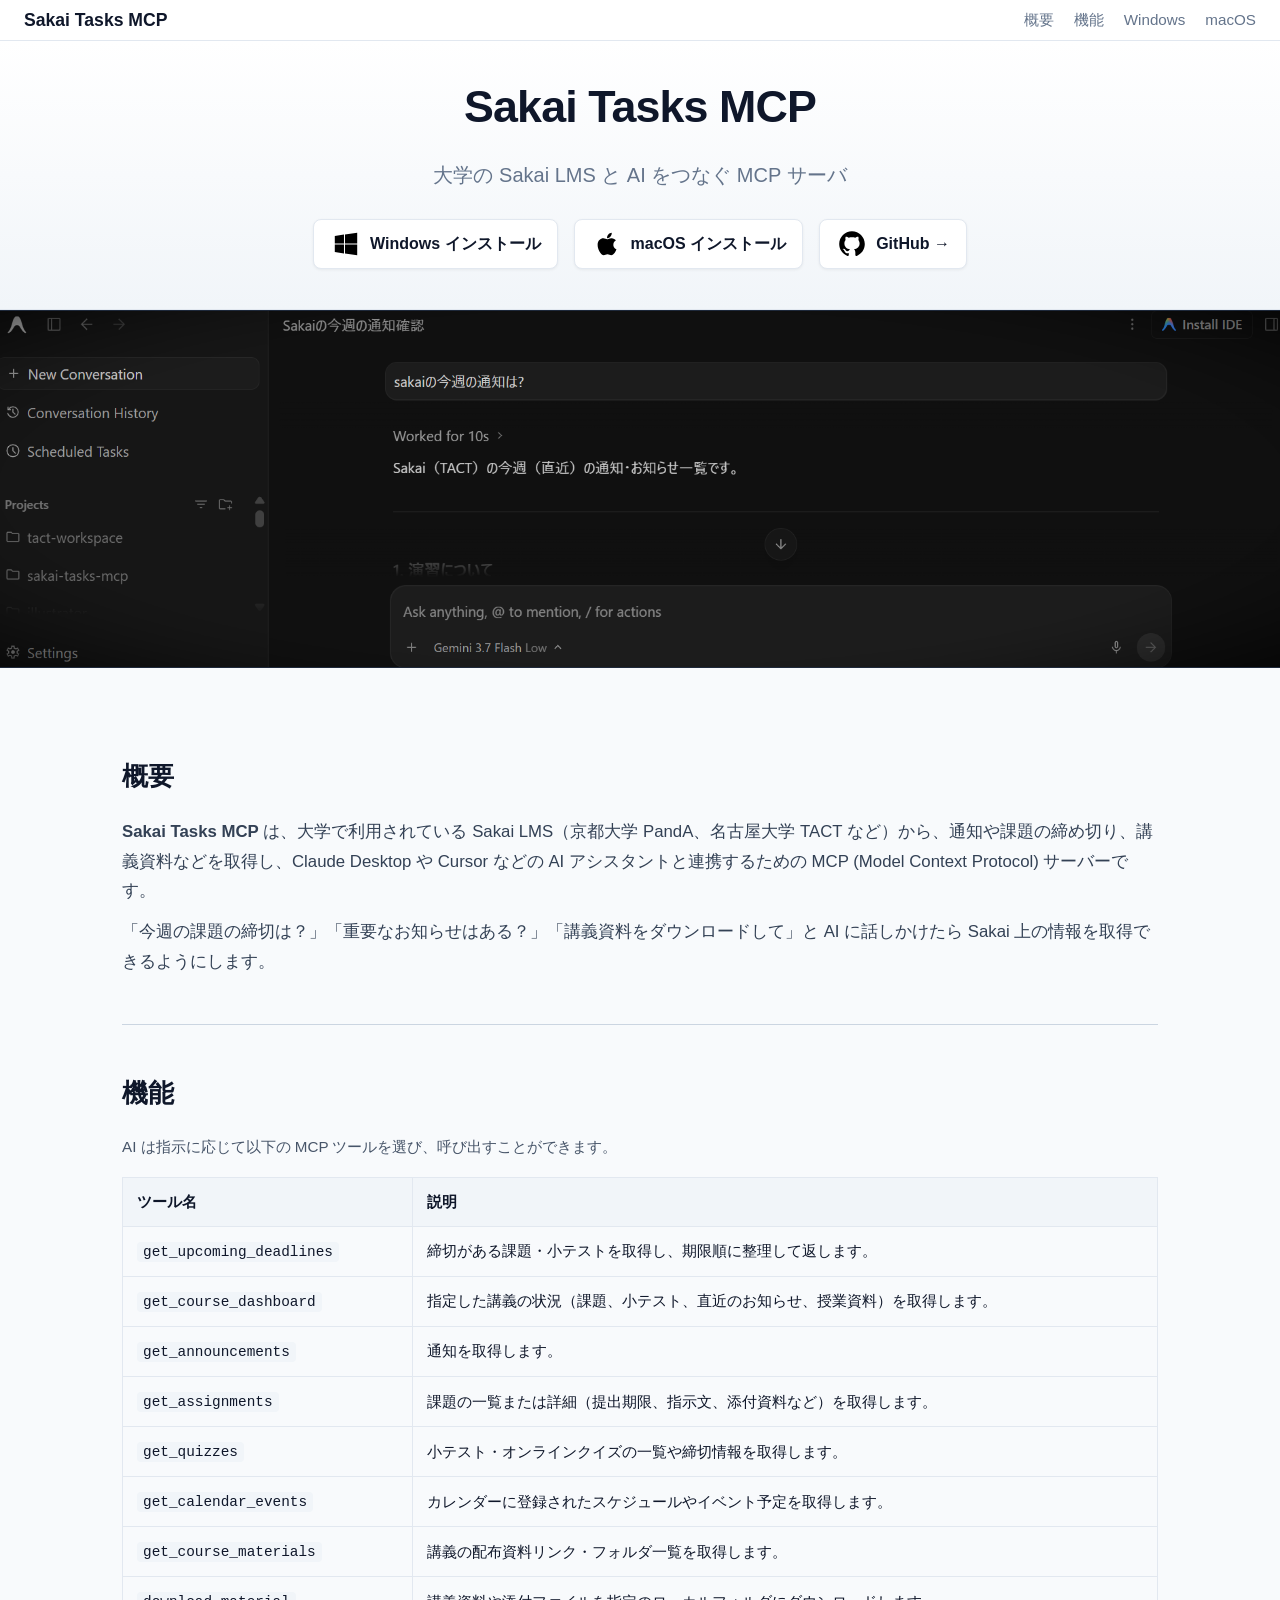
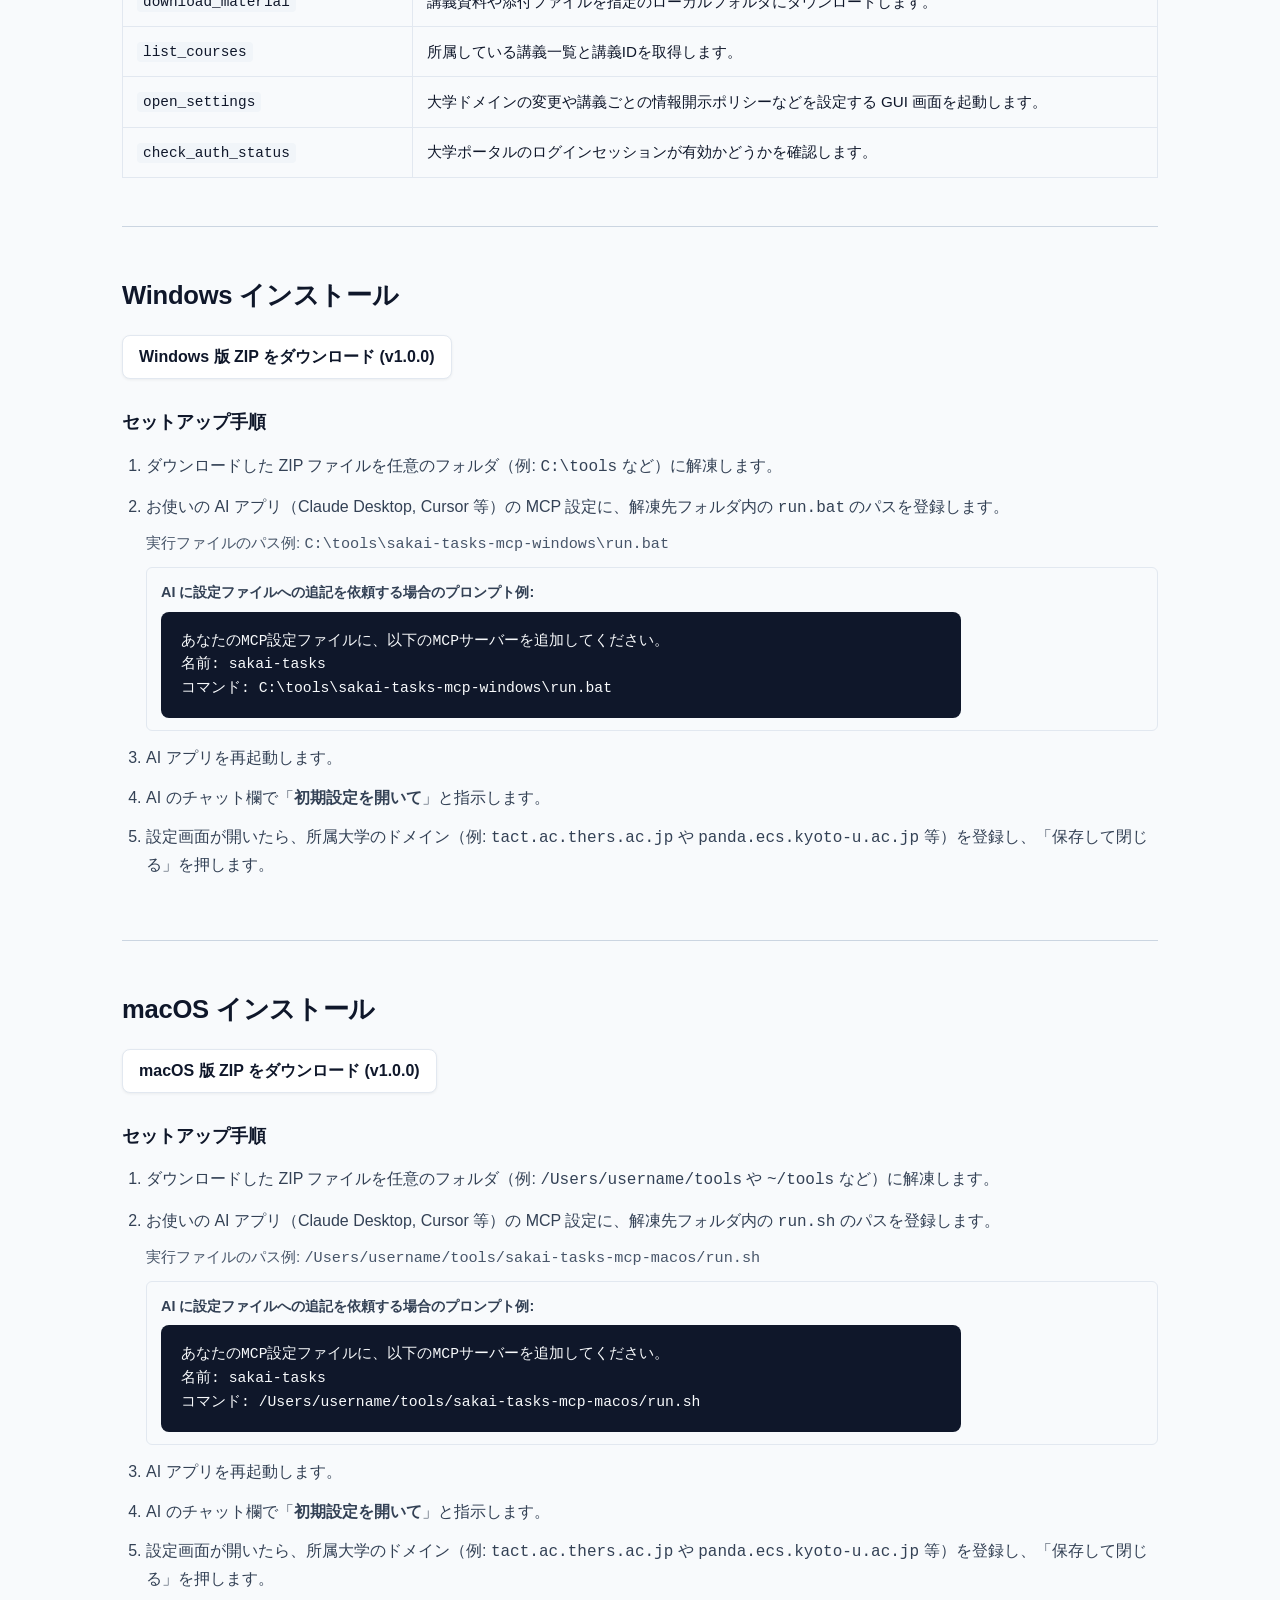
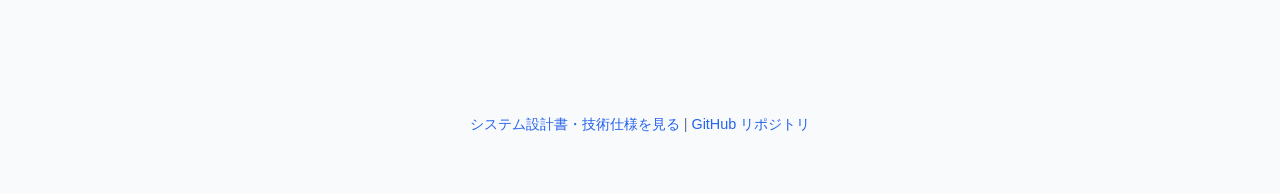
==== docs/release/index.html @ c750e88e "リリースページ作成" ====
<!DOCTYPE html>
<html lang="ja">
<head>
  <meta charset="UTF-8">
  <meta name="viewport" content="width=device-width, initial-scale=1.0">
  <title>Sakai Tasks MCP - ダウンロード & インストールガイド</title>
  <style>
    :root {
      --primary-color: #2563eb;
      --primary-hover: #1d4ed8;
      --bg-color: #f8fafc;
      --card-bg: #ffffff;
      --text-main: #0f172a;
      --text-muted: #64748b;
      --border-color: #e2e8f0;
    }
    * {
      box-sizing: border-box;
      margin: 0;
      padding: 0;
    }
    body {
      font-family: -apple-system, BlinkMacSystemFont, "Segoe UI", Roboto, "Helvetica Neue", Arial, sans-serif;
      background-color: var(--bg-color);
      color: var(--text-main);
      line-height: 1.6;
    }

    /* ナビゲーションバー */
    .navbar {
      background-color: #ffffff;
      border-bottom: 1px solid var(--border-color);
      padding: 6px 24px;
      display: flex;
      justify-content: space-between;
      align-items: center;
      position: sticky;
      top: 0;
      z-index: 100;
    }
    .navbar .logo {
      font-weight: 600;
      font-size: 1.1rem;
      color: var(--text-main);
      text-decoration: none;
      display: flex;
      align-items: center;
      gap: 8px;
    }
    .navbar .nav-links {
      display: flex;
      align-items: center;
      gap: 20px;
      list-style: none;
      margin: 0;
      padding: 0;
    }
    .navbar .nav-links li {
      display: flex;
      align-items: center;
      margin: 0;
    }
    .navbar .nav-links a {
      color: var(--text-muted);
      text-decoration: none;
      font-weight: 500;
      font-size: 0.95rem;
      line-height: 1;
      display: inline-flex;
      align-items: center;
      transition: color 0.15s ease;
    }
    .navbar .nav-links a:hover {
      color: var(--primary-color);
    }

    /* ヒーローヘッダー (タイトル・ボタンブロック) */
    .hero {
      background: linear-gradient(180deg, #ffffff 0%, #f1f5f9 100%);
      padding: 30px 20px 40px;
      text-align: center;
      border-bottom: 1px solid var(--border-color);
    }
    .hero-content {
      max-width: 800px;
      margin: 0 auto;
    }
    .hero h1 {
      font-size: 2.8rem;
      font-weight: 800;
      letter-spacing: -0.02em;
      margin-bottom: 16px;
      color: var(--text-main);
    }
    .hero p.tagline {
      font-size: 1.25rem;
      font-weight: 400;
      color: var(--text-muted);
      margin-bottom: 28px;
    }
    .hero-buttons {
      display: flex;
      justify-content: center;
      gap: 16px;
      flex-wrap: wrap;
    }
    .btn {
      display: inline-flex;
      align-items: center;
      gap: 8px;
      padding: 8px 16px;
      font-size: 1rem;
      font-weight: 600;
      color: var(--text-main);
      background-color: #ffffff;
      border: 1px solid var(--border-color);
      border-radius: 8px;
      text-decoration: none;
      box-shadow: 0 1px 3px rgba(0, 0, 0, 0.06);
      transition: background-color 0.15s ease, border-color 0.15s ease, transform 0.15s ease;
      cursor: pointer;
    }
    .btn:hover {
      background-color: #f1f5f9;
      border-color: #cbd5e1;
    }
    .btn svg {
      flex-shrink: 0;
    }

    /* 横いっぱいのチャット画像セクション */
    .hero-image-section {
      width: 100%;
      background-color: #0d1117;
      border-top: 1px solid #1e293b;
      border-bottom: 1px solid #1e293b;
      overflow: hidden;
      display: flex;
      justify-content: center;
    }
    .hero-image-section img {
      width: 100%;
      max-width: 1440px;
      height: auto;
      display: block;
      object-fit: cover;
    }

    /* メインコンテンツエリア (横幅を広げ、オープンなレイアウトに) */
    .container {
      max-width: 1100px;
      margin: 40px auto 80px;
      padding: 0 32px;
    }
    .content-section {
      padding: 48px 0;
      border-bottom: 1.5px solid #cbd5e1; /* 少し濃いめのスレートグレーに調整 */
    }
    .content-section:last-of-type {
      border-bottom: none;
    }
    .content-section h2 {
      font-size: 1.6rem;
      font-weight: 700;
      letter-spacing: -0.01em;
      margin-bottom: 20px;
      color: var(--text-main);
    }
    .content-section p {
      font-size: 1.05rem;
      color: #334155;
      line-height: 1.75;
    }
    ol, ul {
      margin-left: 24px;
      margin-top: 16px;
    }
    li {
      margin-bottom: 14px;
      font-size: 1rem;
      color: #334155;
    }
    pre {
      background-color: #0f172a;
      color: #f8fafc;
      padding: 18px 20px;
      border-radius: 8px;
      overflow-x: auto;
      font-family: ui-monospace, SFMono-Regular, Menlo, Monaco, Consolas, monospace;
      font-size: 0.92rem;
      margin-top: 12px;
      max-width: 800px;
    }
    table.tool-table {
      width: 100%;
      border-collapse: collapse;
      margin-top: 16px;
      font-size: 0.95rem;
    }
    table.tool-table th, table.tool-table td {
      padding: 12px 14px;
      border: 1px solid var(--border-color);
      text-align: left;
    }
    table.tool-table th {
      background-color: #f1f5f9;
      font-weight: 600;
      color: var(--text-main);
    }
    table.tool-table code {
      font-family: ui-monospace, SFMono-Regular, Menlo, Monaco, Consolas, monospace;
      font-size: 0.9rem;
      background-color: #f1f5f9;
      padding: 2px 6px;
      border-radius: 4px;
      color: #0f172a;
    }
    footer {
      text-align: center;
      margin: 60px 0 40px;
      color: var(--text-muted);
      font-size: 0.9rem;
    }
    footer a {
      color: var(--primary-color);
      text-decoration: none;
    }
  </style>
</head>
<body>

  <!-- ナビゲーションバー -->
  <nav class="navbar">
    <a href="#" class="logo">Sakai Tasks MCP</a>
    <ul class="nav-links">
      <li><a href="#about">概要</a></li>
      <li><a href="#features">機能</a></li>
      <li><a href="#download-windows">Windows</a></li>
      <li><a href="#download-mac">macOS</a></li>
    </ul>
  </nav>

  <!-- ヒーローセクション (タイトル + ボタン) -->
  <header class="hero">
    <div class="hero-content">
      <h1>Sakai Tasks MCP</h1>
      <p class="tagline">大学の Sakai LMS と AI をつなぐ MCP サーバ</p>
      <div class="hero-buttons">
        <a href="#download-windows" class="btn btn-primary">
          <svg width='32' height='32' xmlns="http://www.w3.org/2000/svg" viewBox="0 0 640 640"><!--!Font Awesome Free 7.3.1 by @fontawesome - https://fontawesome.com License - https://fontawesome.com/license/free Copyright 2026 Fonticons, Inc.--><path d="M96 157.7L279.6 132.4L279.6 309.8L96 309.8L96 157.7zM96 482.3L279.6 507.6L279.6 332.4L96 332.4L96 482.3zM299.8 510.3L544 544L544 332.4L299.8 332.4L299.8 510.3zM299.8 129.7L299.8 309.8L544 309.8L544 96L299.8 129.7z"/></svg>
          Windows インストール
        </a>
        <a href="#download-mac" class="btn btn-primary">
          <svg width='32' height='32' xmlns="http://www.w3.org/2000/svg" viewBox="0 0 640 640"><!--!Font Awesome Free 7.3.1 by @fontawesome - https://fontawesome.com License - https://fontawesome.com/license/free Copyright 2026 Fonticons, Inc.--><path d="M447.1 332.7C446.9 296 463.5 268.3 497.1 247.9C478.3 221 449.9 206.2 412.4 203.3C376.9 200.5 338.1 224 323.9 224C308.9 224 274.5 204.3 247.5 204.3C191.7 205.2 132.4 248.8 132.4 337.5C132.4 363.7 137.2 390.8 146.8 418.7C159.6 455.4 205.8 545.4 254 543.9C279.2 543.3 297 526 329.8 526C361.6 526 378.1 543.9 406.2 543.9C454.8 543.2 496.6 461.4 508.8 424.6C443.6 393.9 447.1 334.6 447.1 332.7zM390.5 168.5C417.8 136.1 415.3 106.6 414.5 96C390.4 97.4 362.5 112.4 346.6 130.9C329.1 150.7 318.8 175.2 321 202.8C347.1 204.8 370.9 191.4 390.5 168.5z"/></svg>
          macOS インストール
        </a>
        <a href="https://github.com/project-sakai-mcp/sakai-tasks-mcp" target="_blank" class="btn btn-secondary">
          <svg width='32' height='32' xmlns="http://www.w3.org/2000/svg" viewBox="0 0 640 640"><!--!Font Awesome Free 7.3.1 by @fontawesome - https://fontawesome.com License - https://fontawesome.com/license/free Copyright 2026 Fonticons, Inc.--><path d="M280.5 426.5C214.5 418.5 168 371 168 309.5C168 284.5 177 257.5 192 239.5C185.5 223 186.5 188 194 173.5C214 171 241 181.5 257 196C276 190 296 187 320.5 187C345 187 365 190 383 195.5C398.5 181.5 426 171 446 173.5C453 187 454 222 447.5 239C463.5 258 472 283.5 472 309.5C472 371 425.5 417.5 358.5 426C375.5 437 387 461 387 488.5L387 540.5C387 555.5 399.5 564 414.5 558C505 523.5 576 433 576 321C576 179.5 461 64 319.5 64C178 64 64 179.5 64 321C64 432 134.5 524 229.5 558.5C243 563.5 256 554.5 256 541L256 501C249 504 240 506 232 506C199 506 179.5 488 165.5 454.5C160 441 154 433 142.5 431.5C136.5 431 134.5 428.5 134.5 425.5C134.5 419.5 144.5 415 154.5 415C169 415 181.5 424 194.5 442.5C204.5 457 215 463.5 227.5 463.5C240 463.5 248 459 259.5 447.5C268 439 274.5 431.5 280.5 426.5z"/></svg>
          GitHub →
        </a>
      </div>
    </div>
  </header>

  <div class="hero-image-section">
    <img src="chat_full.png" alt="Sakai Tasks MCP の AI チャット連携の様子">
  </div>

  <div class="container">
    <section class="content-section" id="about">
      <h2>概要</h2>
      <p>
        <strong>Sakai Tasks MCP</strong> は、大学で利用されている Sakai LMS（京都大学 PandA、名古屋大学 TACT など）から、通知や課題の締め切り、講義資料などを取得し、Claude Desktop や Cursor などの AI アシスタントと連携するための MCP (Model Context Protocol) サーバーです。
      </p>
      <p style="margin-top: 12px;">
        「今週の課題の締切は？」「重要なお知らせはある？」「講義資料をダウンロードして」と AI に話しかけたら Sakai 上の情報を取得できるようにします。
      </p>
    </section>

    <!-- 2. 機能 (Features) -->
    <section class="content-section" id="features">
      <h2>機能</h2>
      <p style="font-size: 0.95rem; color: #475569;">
        AI は指示に応じて以下の MCP ツールを選び、呼び出すことができます。
      </p>

      <table class="tool-table">
        <thead>
          <tr>
            <th style="width: 28%;">ツール名</th>
            <th>説明</th>
          </tr>
        </thead>
        <tbody>
          <tr>
            <td><code>get_upcoming_deadlines</code></td>
            <td>締切がある課題・小テストを取得し、期限順に整理して返します。</td>
          </tr>
          <tr>
            <td><code>get_course_dashboard</code></td>
            <td>指定した講義の状況（課題、小テスト、直近のお知らせ、授業資料）を取得します。</td>
          </tr>
          <tr>
            <td><code>get_announcements</code></td>
            <td>通知を取得します。</td>
          </tr>
          <tr>
            <td><code>get_assignments</code></td>
            <td>課題の一覧または詳細（提出期限、指示文、添付資料など）を取得します。</td>
          </tr>
          <tr>
            <td><code>get_quizzes</code></td>
            <td>小テスト・オンラインクイズの一覧や締切情報を取得します。</td>
          </tr>
          <tr>
            <td><code>get_calendar_events</code></td>
            <td>カレンダーに登録されたスケジュールやイベント予定を取得します。</td>
          </tr>
          <tr>
            <td><code>get_course_materials</code></td>
            <td>講義の配布資料リンク・フォルダ一覧を取得します。</td>
          </tr>
          <tr>
            <td><code>download_material</code></td>
            <td>講義資料や添付ファイルを指定のローカルフォルダにダウンロードします。</td>
          </tr>
          <tr>
            <td><code>list_courses</code></td>
            <td>所属している講義一覧と講義IDを取得します。</td>
          </tr>
          <tr>
            <td><code>open_settings</code></td>
            <td>大学ドメインの変更や講義ごとの情報開示ポリシーなどを設定する GUI 画面を起動します。</td>
          </tr>
          <tr>
            <td><code>check_auth_status</code></td>
            <td>大学ポータルのログインセッションが有効かどうかを確認します。</td>
          </tr>
        </tbody>
      </table>
    </section>

    <section class="content-section" id="download-windows">
      <h2>Windows インストール</h2>
      <div style="margin: 20px 0;">
        <a href="https://github.com/project-sakai-mcp/sakai-tasks-mcp/releases/latest" class="btn">
          Windows 版 ZIP をダウンロード (v1.0.0)
        </a>
      </div>
      <h3 style="font-size: 1.15rem; margin-top: 28px; margin-bottom: 12px; color: var(--text-main);">セットアップ手順</h3>
      <ol>
        <li>ダウンロードした ZIP ファイルを任意のフォルダ（例: <code>C:\tools</code> など）に解凍します。</li>
        <li>お使いの AI アプリ（Claude Desktop, Cursor 等）の MCP 設定に、解凍先フォルダ内の <code>run.bat</code> のパスを登録します。
          <p style="margin-top: 8px; font-size: 0.95rem; color: #475569;">
            実行ファイルのパス例: <code>C:\tools\sakai-tasks-mcp-windows\run.bat</code>
          </p>
          <div style="margin-top: 10px; background-color: #f8fafc; border: 1px solid var(--border-color); border-radius: 6px; padding: 12px 14px;">
            <p style="font-size: 0.9rem; font-weight: 600; margin-bottom: 4px;">AI に設定ファイルへの追記を依頼する場合のプロンプト例:</p>
            <pre style="margin-top: 6px;"><code>あなたのMCP設定ファイルに、以下のMCPサーバーを追加してください。
名前: sakai-tasks
コマンド: C:\tools\sakai-tasks-mcp-windows\run.bat</code></pre>
          </div>
        </li>
        <li>AI アプリを再起動します。</li>
        <li>AI のチャット欄で「<strong>初期設定を開いて</strong>」と指示します。</li>
        <li>設定画面が開いたら、所属大学のドメイン（例: <code>tact.ac.thers.ac.jp</code> や <code>panda.ecs.kyoto-u.ac.jp</code> 等）を登録し、「保存して閉じる」を押します。</li>
      </ol>
    </section>

    <section class="content-section" id="download-mac">
      <h2>macOS インストール</h2>
      <div style="margin: 20px 0;">
        <a href="https://github.com/project-sakai-mcp/sakai-tasks-mcp/releases/latest" class="btn">
          macOS 版 ZIP をダウンロード (v1.0.0)
        </a>
      </div>
      <h3 style="font-size: 1.15rem; margin-top: 28px; margin-bottom: 12px; color: var(--text-main);">セットアップ手順</h3>
      <ol>
        <li>ダウンロードした ZIP ファイルを任意のフォルダ（例: <code>/Users/username/tools</code> や <code>~/tools</code> など）に解凍します。</li>
        <li>お使いの AI アプリ（Claude Desktop, Cursor 等）の MCP 設定に、解凍先フォルダ内の <code>run.sh</code> のパスを登録します。
          <p style="margin-top: 8px; font-size: 0.95rem; color: #475569;">
            実行ファイルのパス例: <code>/Users/username/tools/sakai-tasks-mcp-macos/run.sh</code>
          </p>
          <div style="margin-top: 10px; background-color: #f8fafc; border: 1px solid var(--border-color); border-radius: 6px; padding: 12px 14px;">
            <p style="font-size: 0.9rem; font-weight: 600; margin-bottom: 4px;">AI に設定ファイルへの追記を依頼する場合のプロンプト例:</p>
            <pre style="margin-top: 6px;"><code>あなたのMCP設定ファイルに、以下のMCPサーバーを追加してください。
名前: sakai-tasks
コマンド: /Users/username/tools/sakai-tasks-mcp-macos/run.sh</code></pre>
          </div>
        </li>
        <li>AI アプリを再起動します。</li>
        <li>AI のチャット欄で「<strong>初期設定を開いて</strong>」と指示します。</li>
        <li>設定画面が開いたら、所属大学のドメイン（例: <code>tact.ac.thers.ac.jp</code> や <code>panda.ecs.kyoto-u.ac.jp</code> 等）を登録し、「保存して閉じる」を押します。</li>
      </ol>
    </section>

    <!-- フッター -->
    <footer>
      <p>
        <a href="../">システム設計書・技術仕様を見る</a> | 
        <a href="https://github.com/project-sakai-mcp/sakai-tasks-mcp" target="_blank">GitHub リポジトリ</a>
      </p>
    </footer>
  </div>
</body>
</html>
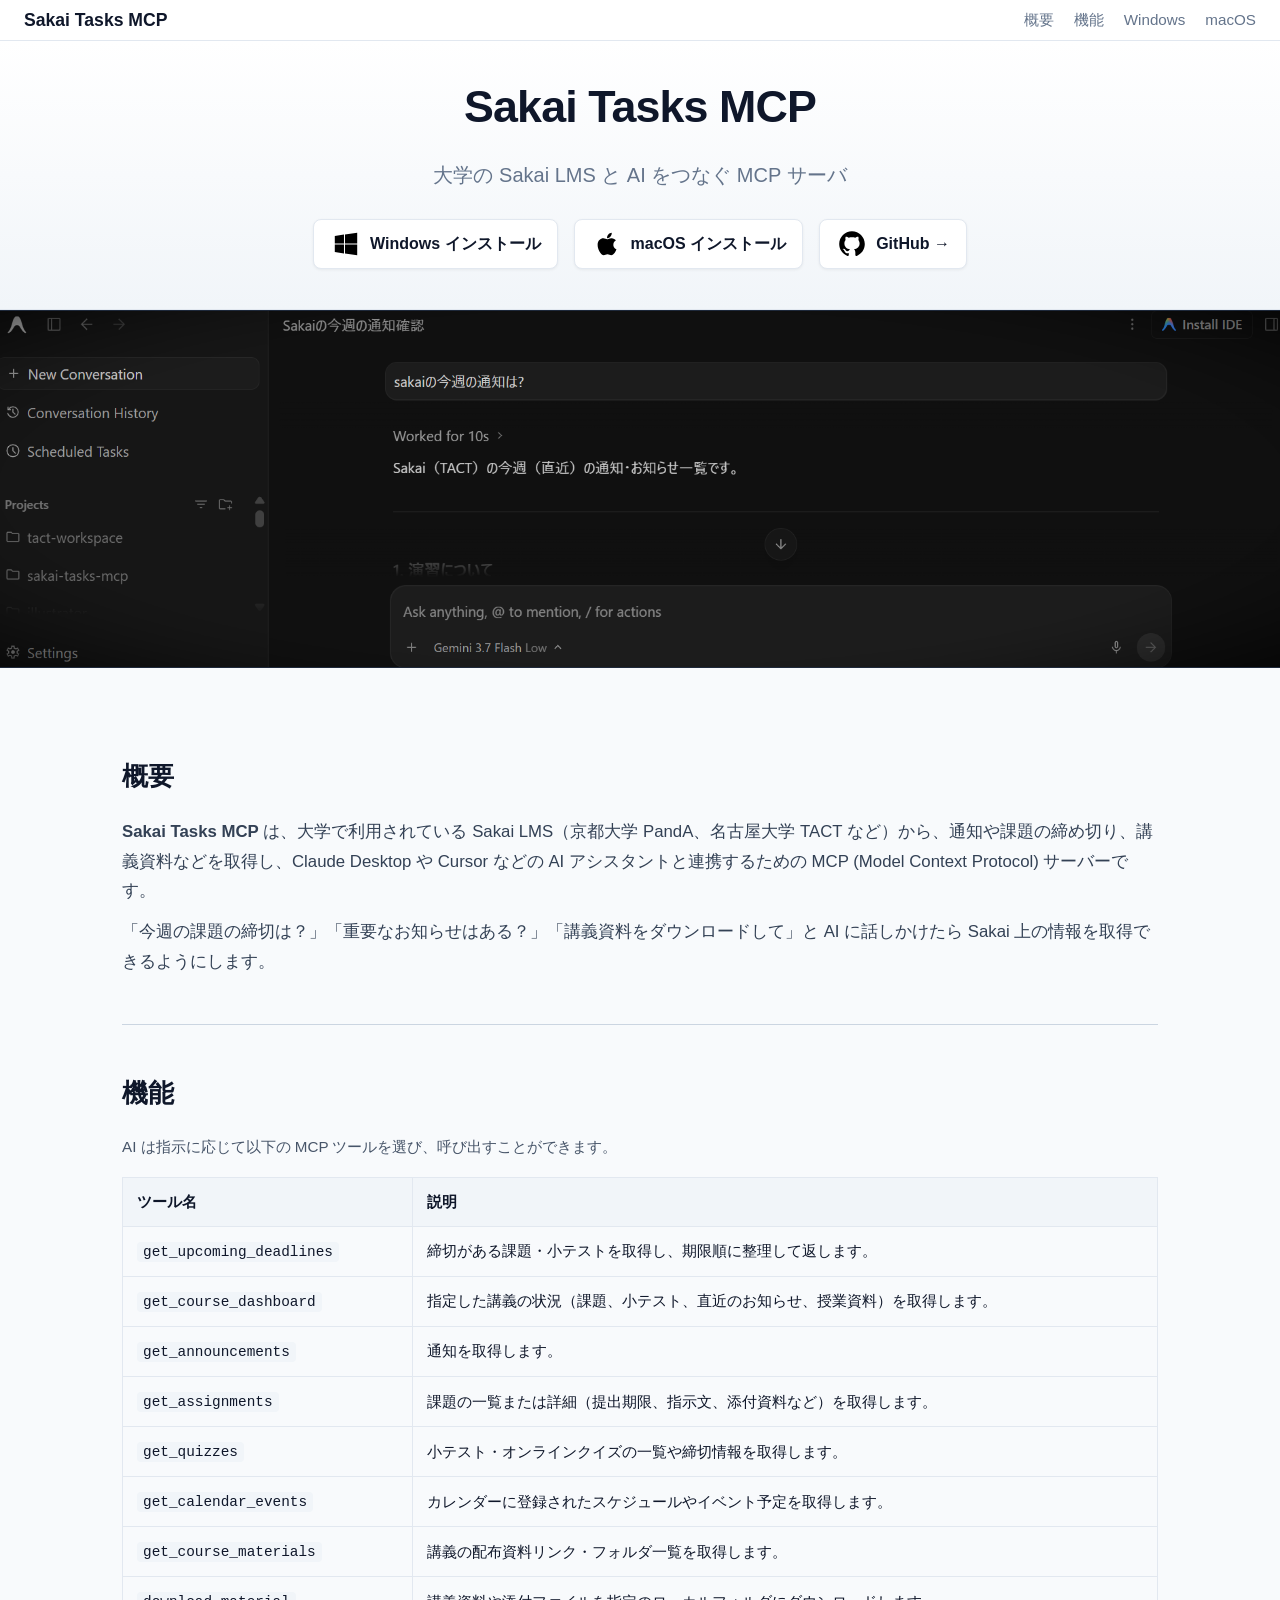
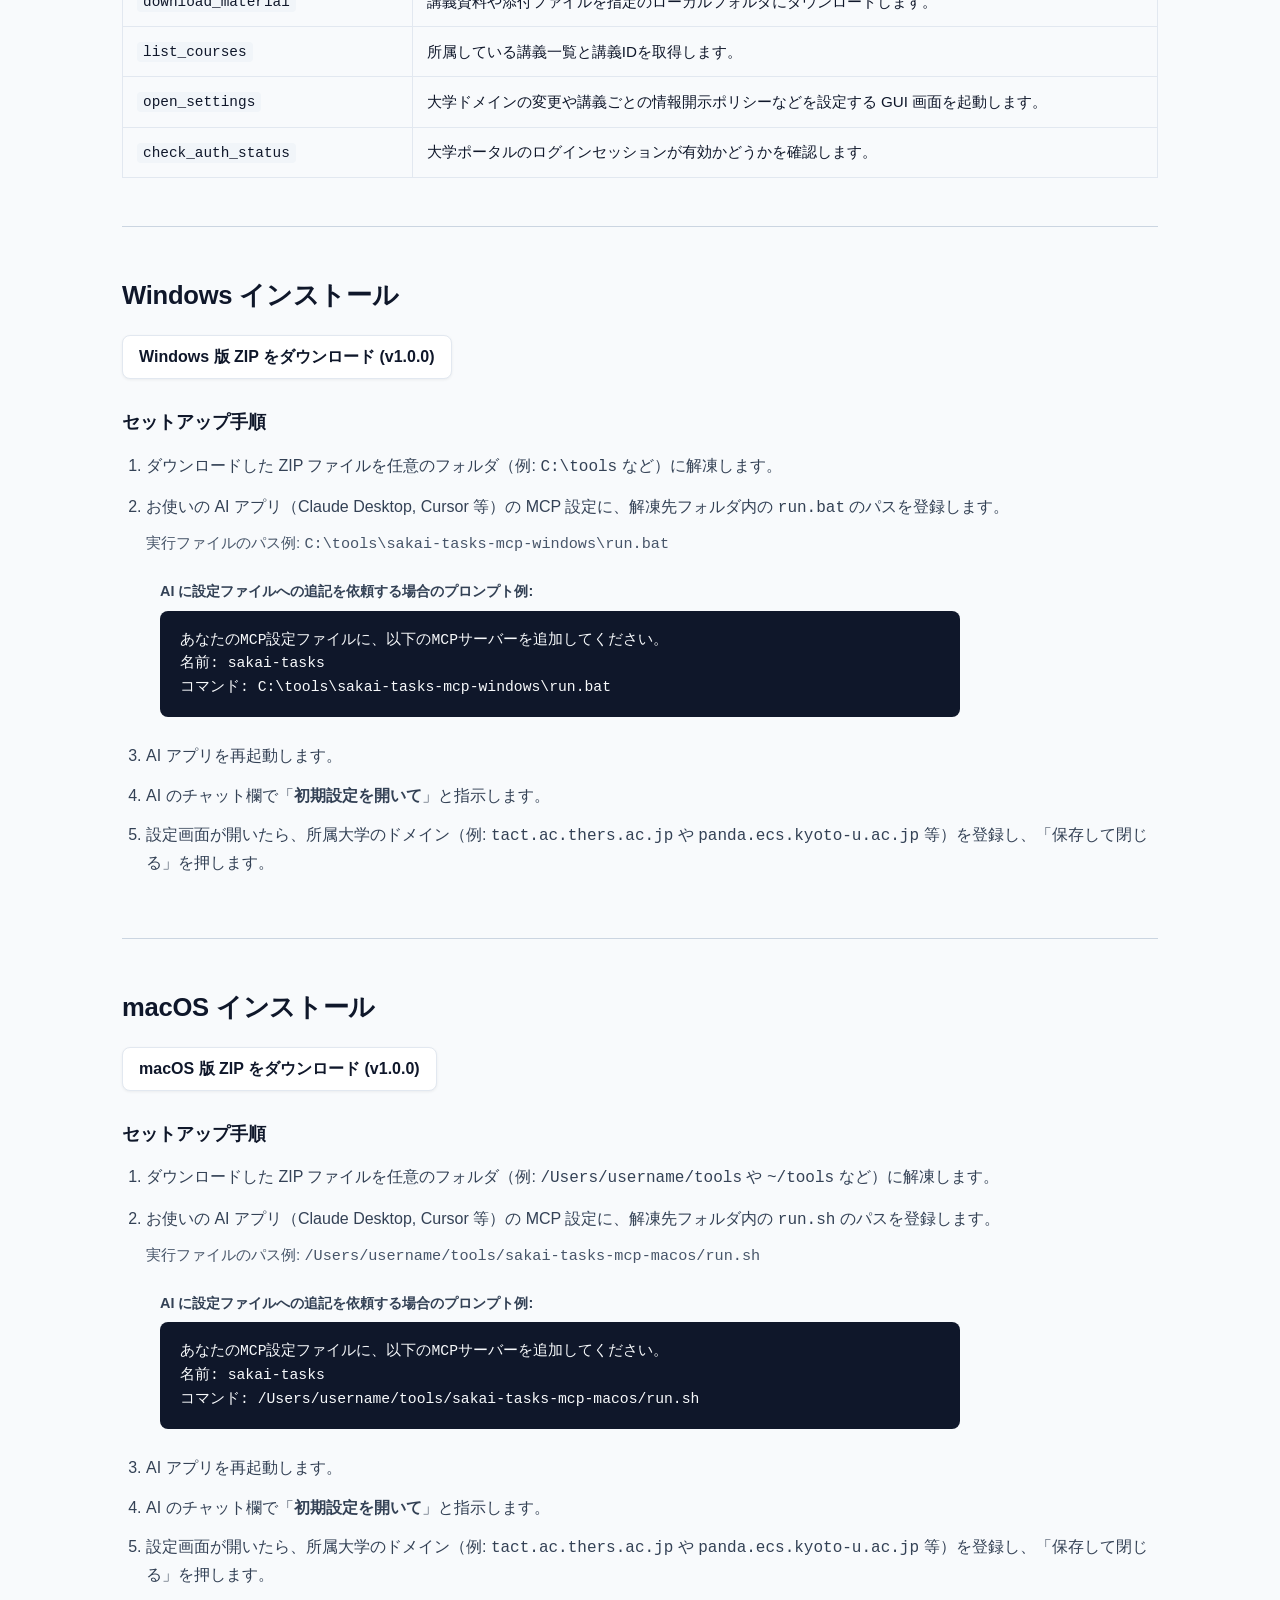
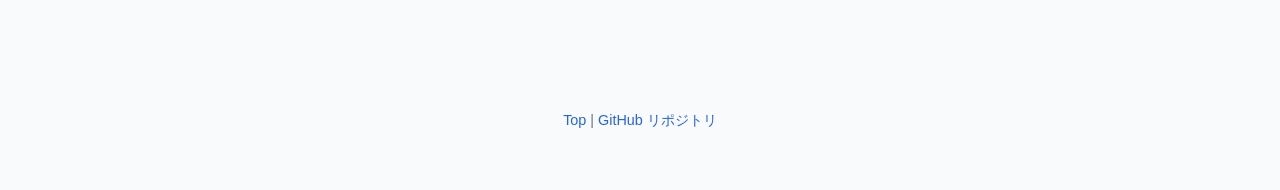
==== commit 67c5b2a7: "リリースページ修正(滑らかな移動)" ====
--- a/docs/release/index.html
+++ b/docs/release/index.html
@@ -18,6 +18,9 @@
       box-sizing: border-box;
       margin: 0;
       padding: 0;
+    }
+    html {
+      scroll-behavior: smooth;
     }
     body {
       font-family: -apple-system, BlinkMacSystemFont, "Segoe UI", Roboto, "Helvetica Neue", Arial, sans-serif;
@@ -354,7 +357,7 @@
           <p style="margin-top: 8px; font-size: 0.95rem; color: #475569;">
             実行ファイルのパス例: <code>C:\tools\sakai-tasks-mcp-windows\run.bat</code>
           </p>
-          <div style="margin-top: 10px; background-color: #f8fafc; border: 1px solid var(--border-color); border-radius: 6px; padding: 12px 14px;">
+          <div style="margin-top: 10px; background-color: #f8fafc; padding: 12px 14px;">
             <p style="font-size: 0.9rem; font-weight: 600; margin-bottom: 4px;">AI に設定ファイルへの追記を依頼する場合のプロンプト例:</p>
             <pre style="margin-top: 6px;"><code>あなたのMCP設定ファイルに、以下のMCPサーバーを追加してください。
 名前: sakai-tasks
@@ -381,7 +384,7 @@
           <p style="margin-top: 8px; font-size: 0.95rem; color: #475569;">
             実行ファイルのパス例: <code>/Users/username/tools/sakai-tasks-mcp-macos/run.sh</code>
           </p>
-          <div style="margin-top: 10px; background-color: #f8fafc; border: 1px solid var(--border-color); border-radius: 6px; padding: 12px 14px;">
+          <div style="margin-top: 10px; background-color: #f8fafc; padding: 12px 14px;">
             <p style="font-size: 0.9rem; font-weight: 600; margin-bottom: 4px;">AI に設定ファイルへの追記を依頼する場合のプロンプト例:</p>
             <pre style="margin-top: 6px;"><code>あなたのMCP設定ファイルに、以下のMCPサーバーを追加してください。
 名前: sakai-tasks
@@ -397,7 +400,7 @@
     <!-- フッター -->
     <footer>
       <p>
-        <a href="../">システム設計書・技術仕様を見る</a> | 
+        <a href="#">Top</a> | 
         <a href="https://github.com/project-sakai-mcp/sakai-tasks-mcp" target="_blank">GitHub リポジトリ</a>
       </p>
     </footer>
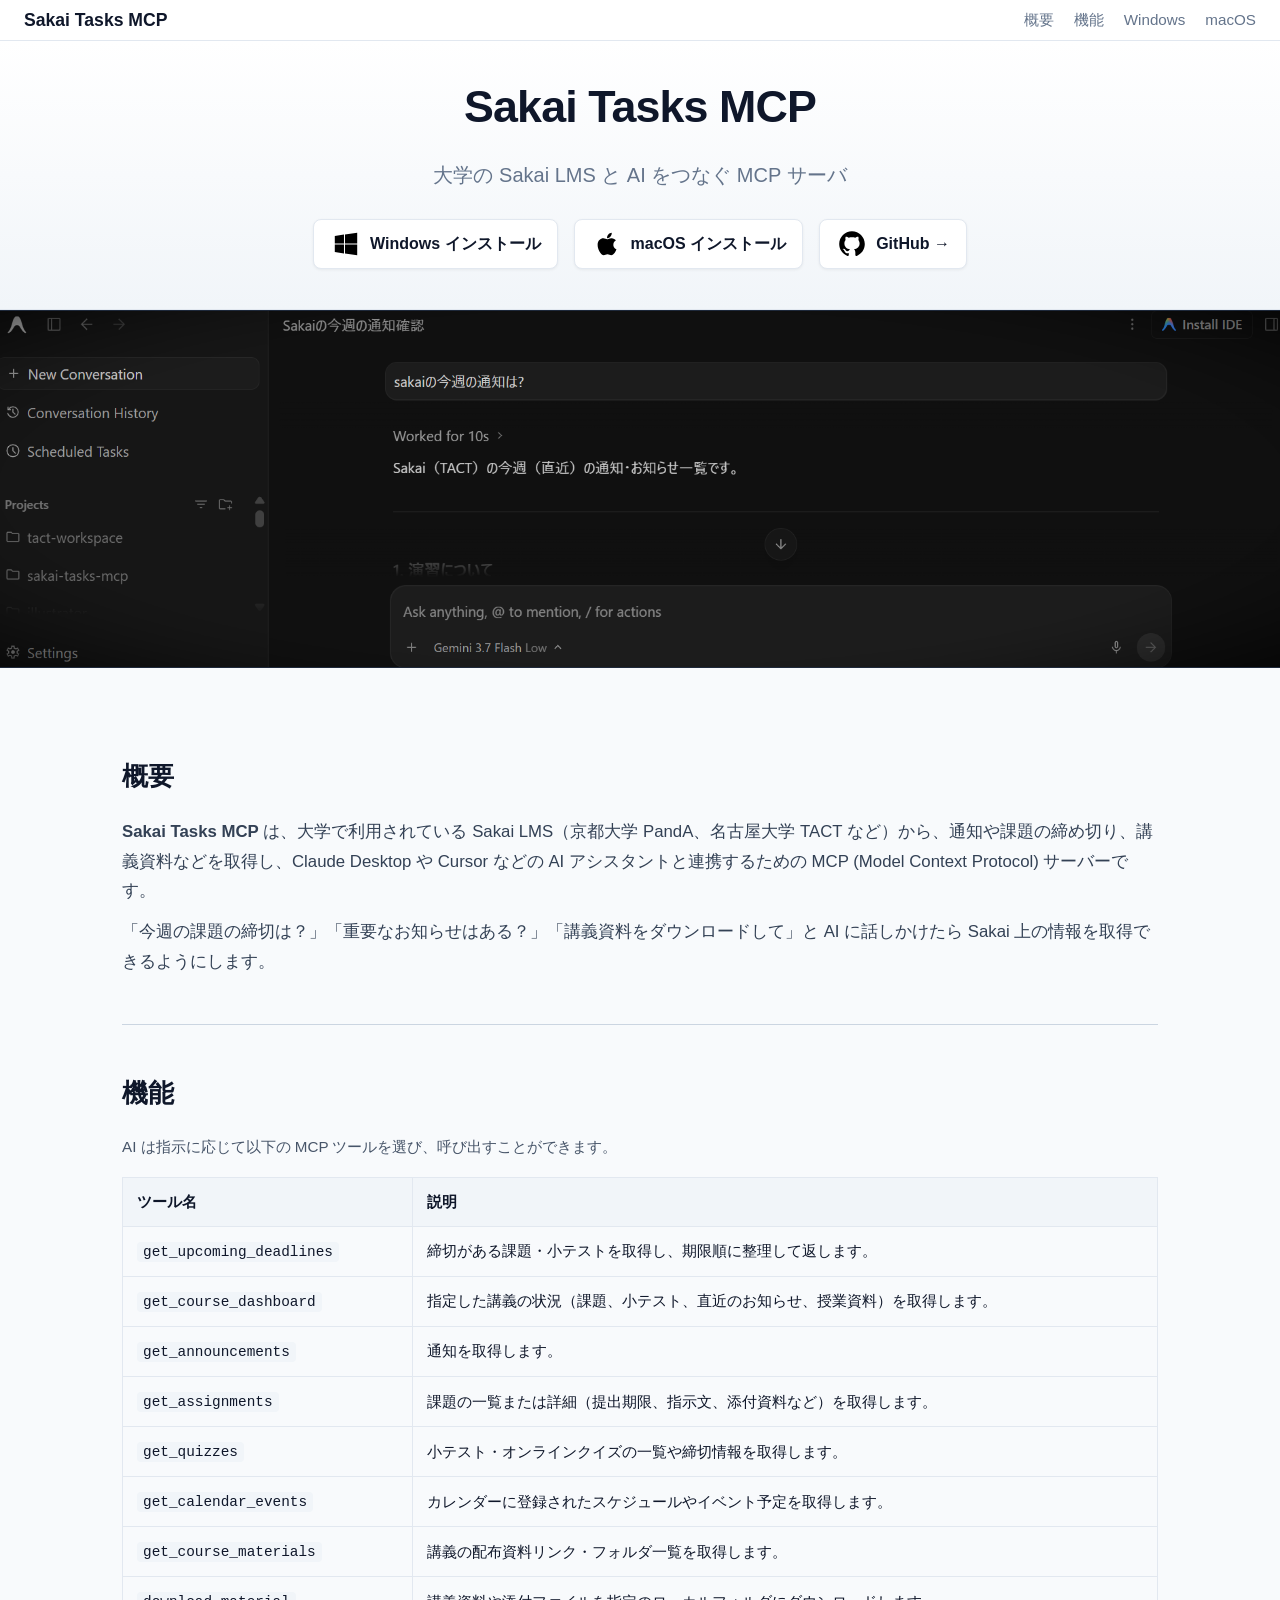
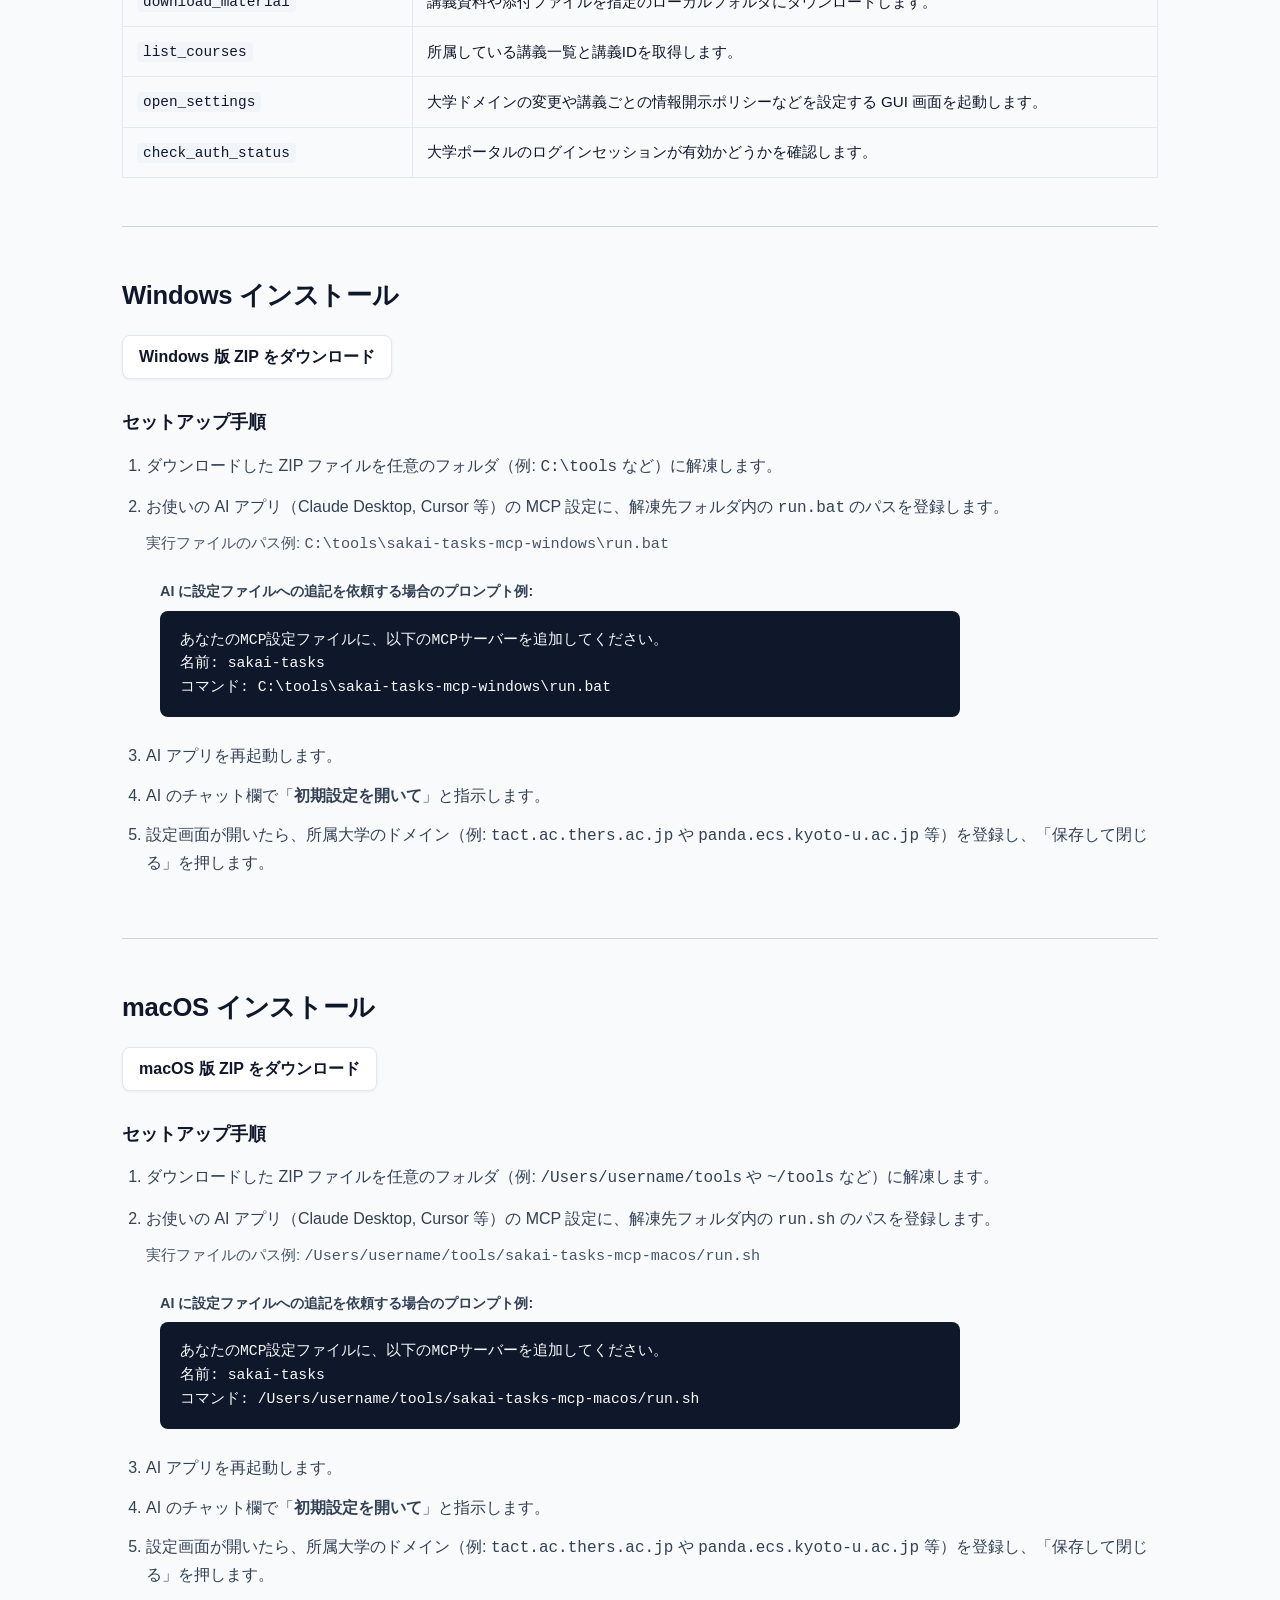
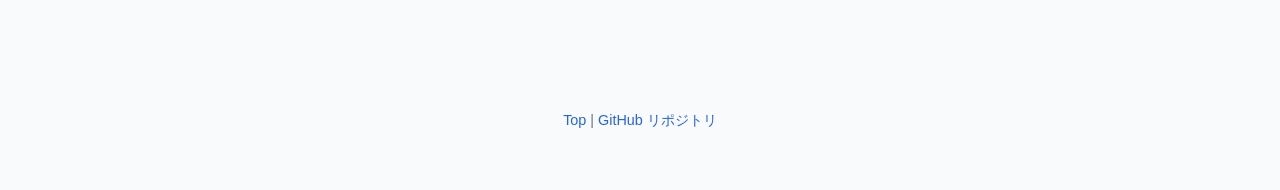
==== commit 03a78eef: "リリースダウンロードリンクを修正" ====
--- a/docs/release/index.html
+++ b/docs/release/index.html
@@ -346,8 +346,8 @@
     <section class="content-section" id="download-windows">
       <h2>Windows インストール</h2>
       <div style="margin: 20px 0;">
-        <a href="https://github.com/project-sakai-mcp/sakai-tasks-mcp/releases/latest" class="btn">
-          Windows 版 ZIP をダウンロード (v1.0.0)
+        <a href="https://github.com/project-sakai-mcp/sakai-tasks-mcp/releases/latest/download/sakai-tasks-mcp-windows.zip" class="btn">
+          Windows 版 ZIP をダウンロード
         </a>
       </div>
       <h3 style="font-size: 1.15rem; margin-top: 28px; margin-bottom: 12px; color: var(--text-main);">セットアップ手順</h3>
@@ -373,8 +373,8 @@
     <section class="content-section" id="download-mac">
       <h2>macOS インストール</h2>
       <div style="margin: 20px 0;">
-        <a href="https://github.com/project-sakai-mcp/sakai-tasks-mcp/releases/latest" class="btn">
-          macOS 版 ZIP をダウンロード (v1.0.0)
+        <a href="https://github.com/project-sakai-mcp/sakai-tasks-mcp/releases/latest/download/sakai-tasks-mcp-macos.zip" class="btn">
+          macOS 版 ZIP をダウンロード
         </a>
       </div>
       <h3 style="font-size: 1.15rem; margin-top: 28px; margin-bottom: 12px; color: var(--text-main);">セットアップ手順</h3>
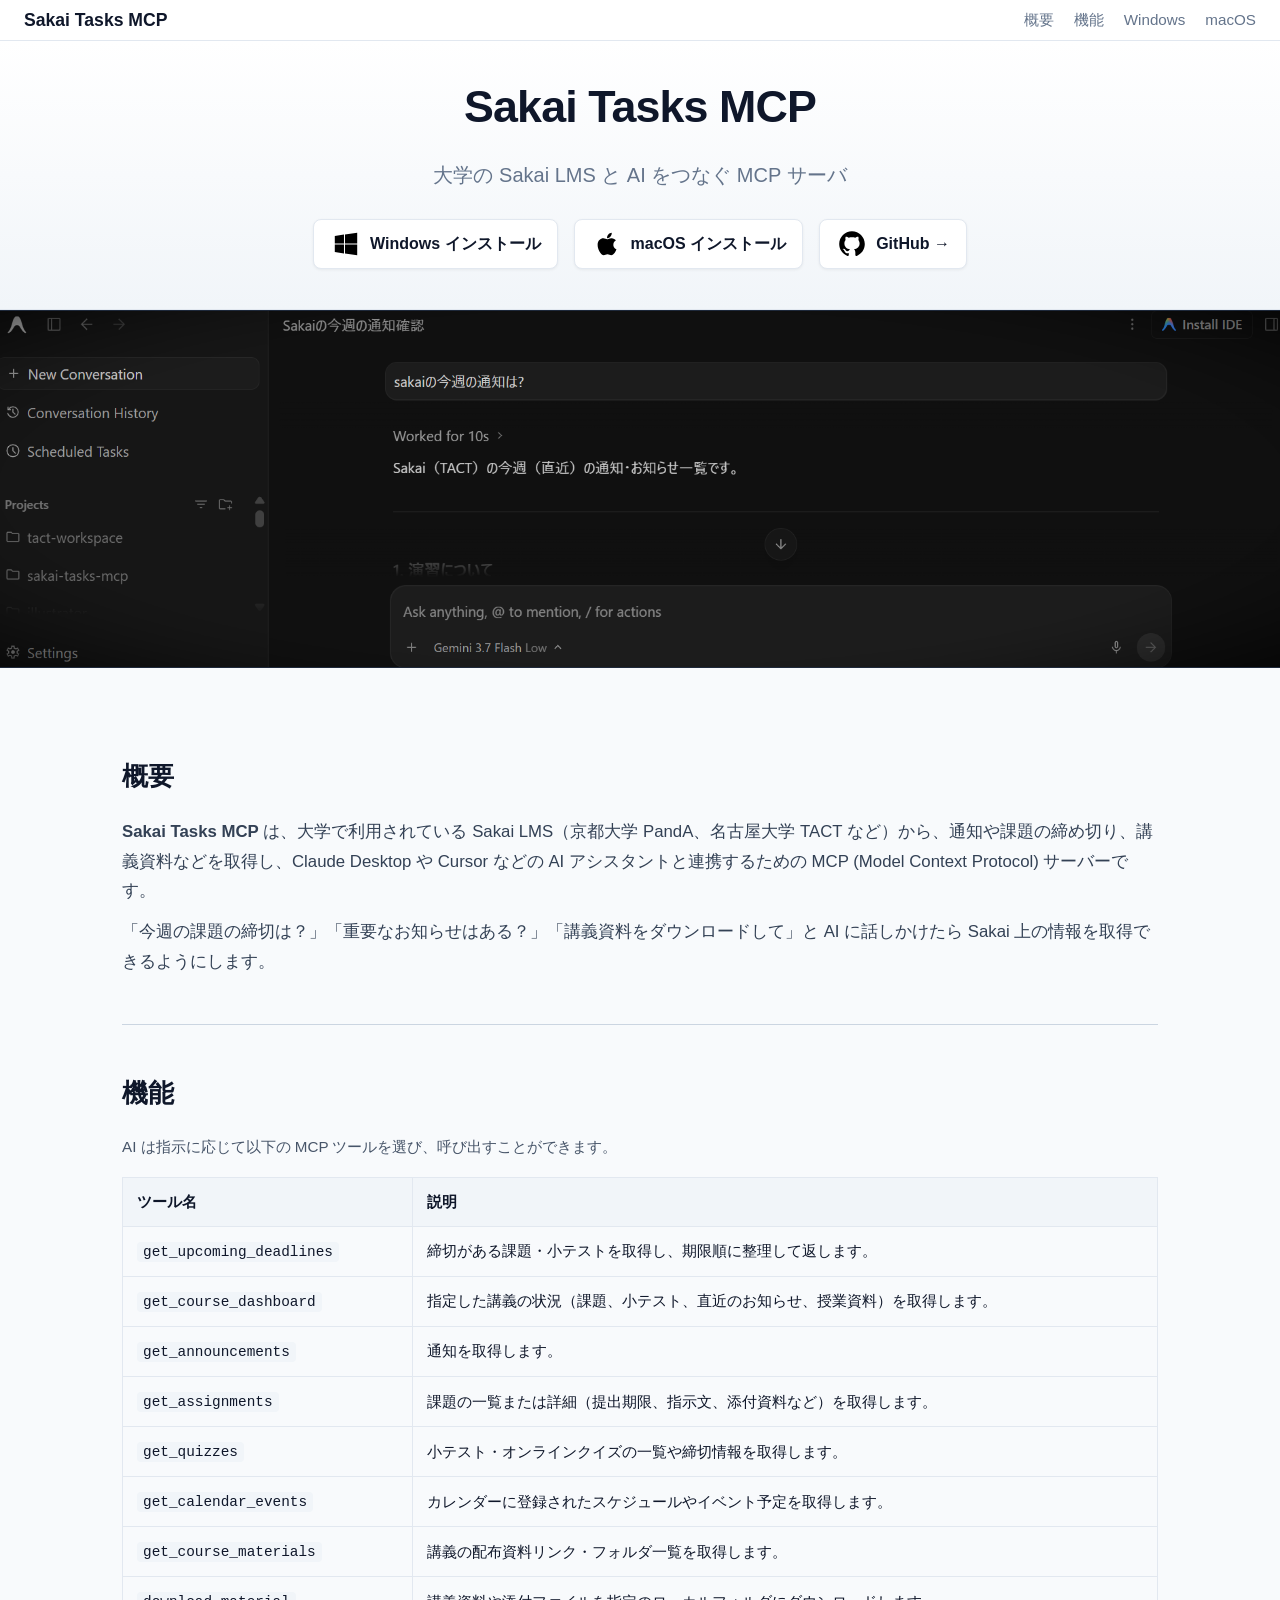
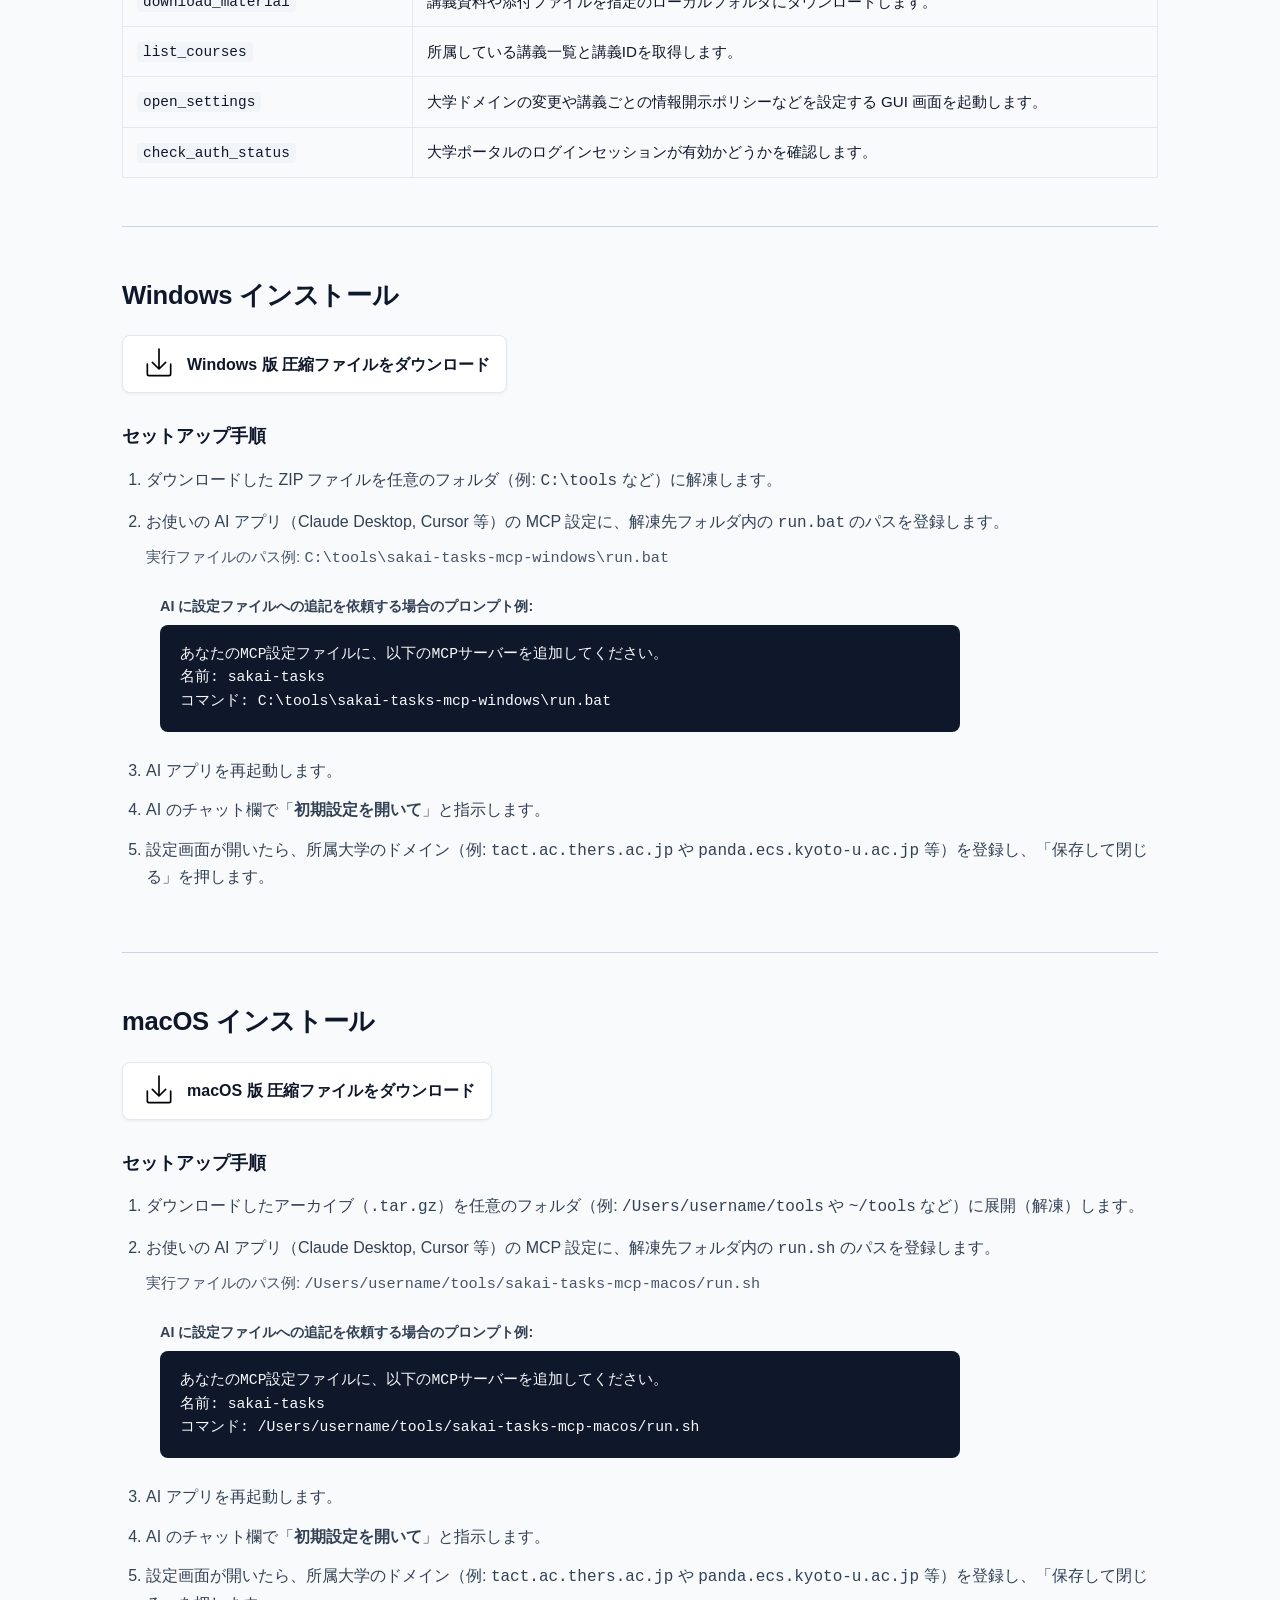
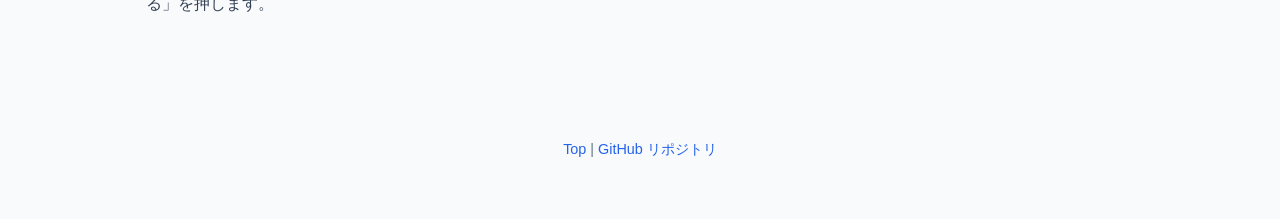
==== commit 8a8c9cdd: "ダウンロードアイコン追加+ダウンロードリンク修正" ====
--- a/docs/release/index.html
+++ b/docs/release/index.html
@@ -347,7 +347,12 @@
       <h2>Windows インストール</h2>
       <div style="margin: 20px 0;">
         <a href="https://github.com/project-sakai-mcp/sakai-tasks-mcp/releases/latest/download/sakai-tasks-mcp-windows.zip" class="btn">
-          Windows 版 ZIP をダウンロード
+          <svg width="40px" height="40px" viewBox="0 0 24 24" fill="none" xmlns="http://www.w3.org/2000/svg">
+          <rect width="24" height="24" fill="white"/>
+          <path d="M5 12V18C5 18.5523 5.44772 19 6 19H18C18.5523 19 19 18.5523 19 18V12" stroke="#000000" stroke-linecap="round" stroke-linejoin="round"/>
+          <path d="M12 3L12 15M12 15L16 11M12 15L8 11" stroke="#000000" stroke-linecap="round" stroke-linejoin="round"/>
+          </svg>
+          Windows 版 圧縮ファイルをダウンロード
         </a>
       </div>
       <h3 style="font-size: 1.15rem; margin-top: 28px; margin-bottom: 12px; color: var(--text-main);">セットアップ手順</h3>
@@ -373,13 +378,18 @@
     <section class="content-section" id="download-mac">
       <h2>macOS インストール</h2>
       <div style="margin: 20px 0;">
-        <a href="https://github.com/project-sakai-mcp/sakai-tasks-mcp/releases/latest/download/sakai-tasks-mcp-macos.zip" class="btn">
-          macOS 版 ZIP をダウンロード
+        <a href="https://github.com/project-sakai-mcp/sakai-tasks-mcp/releases/latest/download/sakai-tasks-mcp-macos.tar.gz" class="btn">
+          <svg width="40px" height="40px" viewBox="0 0 24 24" fill="none" xmlns="http://www.w3.org/2000/svg">
+          <rect width="24" height="24" fill="white"/>
+          <path d="M5 12V18C5 18.5523 5.44772 19 6 19H18C18.5523 19 19 18.5523 19 18V12" stroke="#000000" stroke-linecap="round" stroke-linejoin="round"/>
+          <path d="M12 3L12 15M12 15L16 11M12 15L8 11" stroke="#000000" stroke-linecap="round" stroke-linejoin="round"/>
+          </svg>
+          macOS 版 圧縮ファイルをダウンロード
         </a>
       </div>
       <h3 style="font-size: 1.15rem; margin-top: 28px; margin-bottom: 12px; color: var(--text-main);">セットアップ手順</h3>
       <ol>
-        <li>ダウンロードした ZIP ファイルを任意のフォルダ（例: <code>/Users/username/tools</code> や <code>~/tools</code> など）に解凍します。</li>
+        <li>ダウンロードしたアーカイブ（<code>.tar.gz</code>）を任意のフォルダ（例: <code>/Users/username/tools</code> や <code>~/tools</code> など）に展開（解凍）します。</li>
         <li>お使いの AI アプリ（Claude Desktop, Cursor 等）の MCP 設定に、解凍先フォルダ内の <code>run.sh</code> のパスを登録します。
           <p style="margin-top: 8px; font-size: 0.95rem; color: #475569;">
             実行ファイルのパス例: <code>/Users/username/tools/sakai-tasks-mcp-macos/run.sh</code>
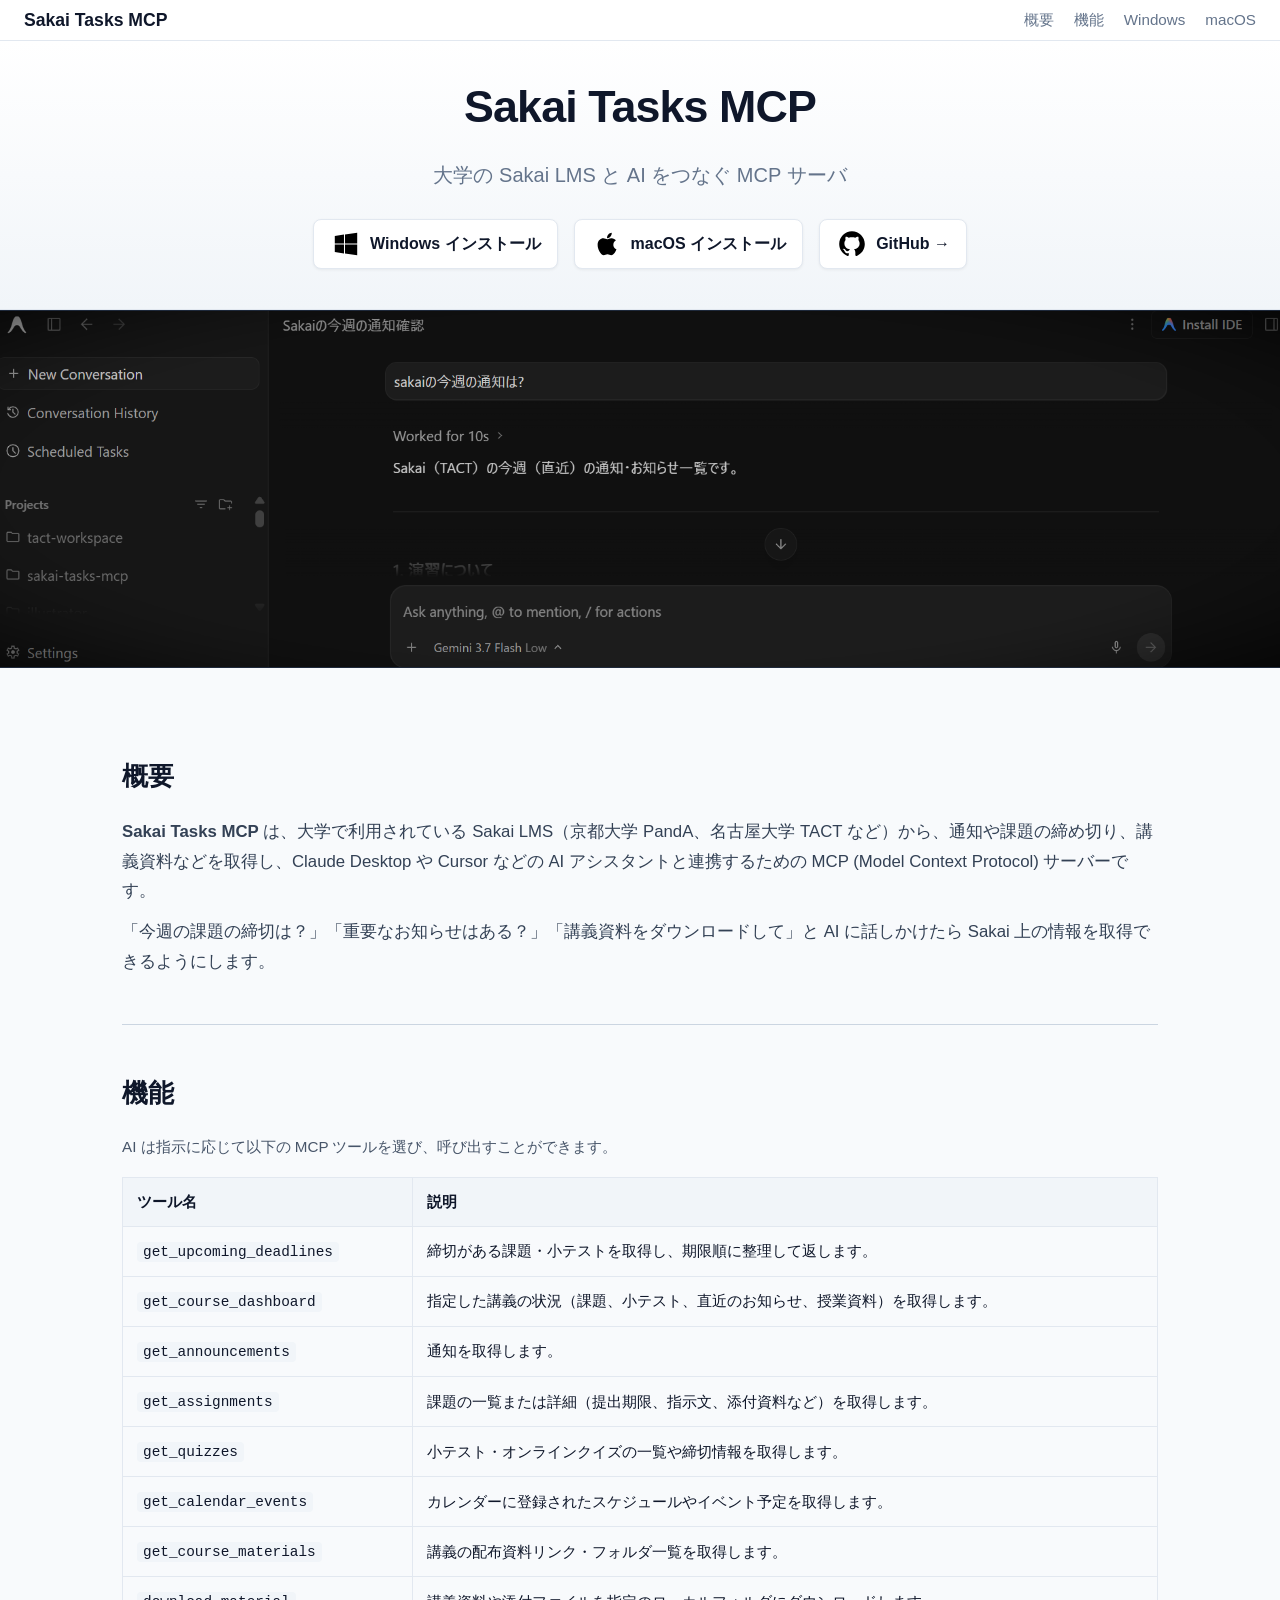
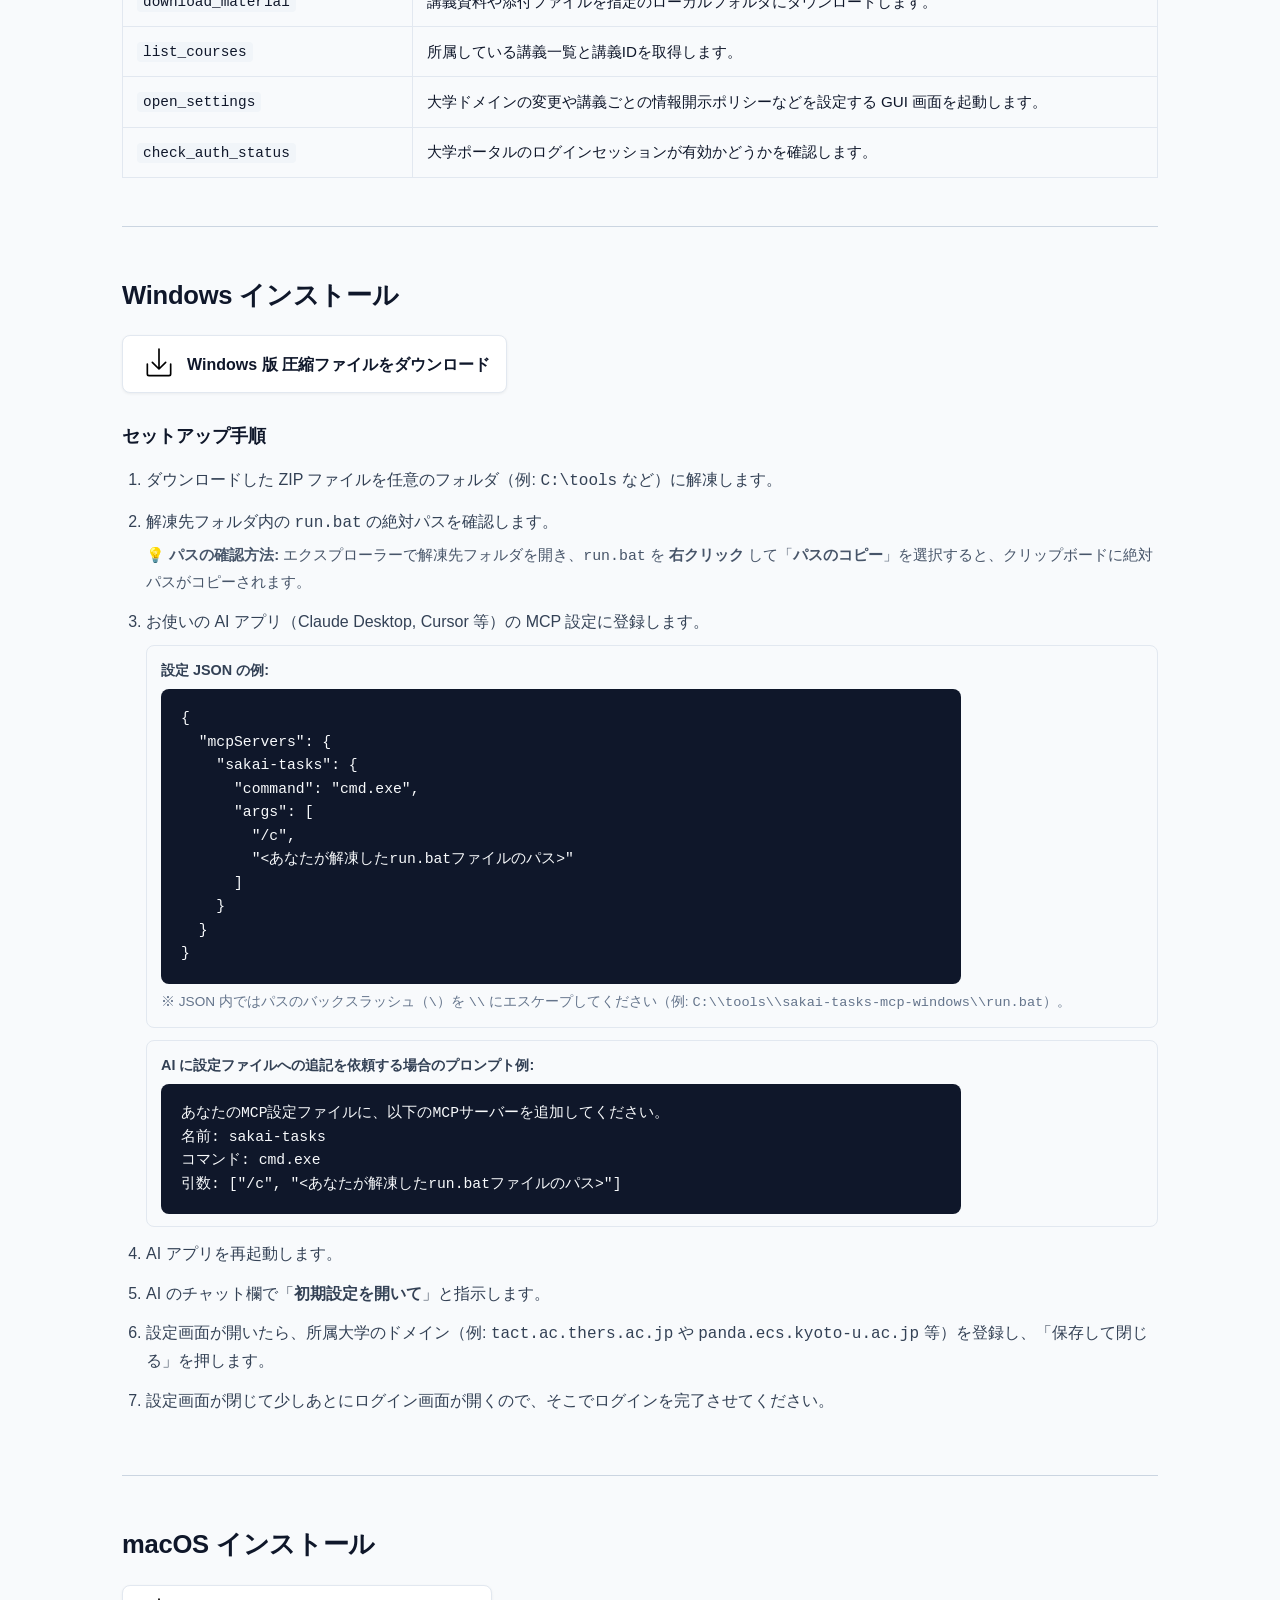
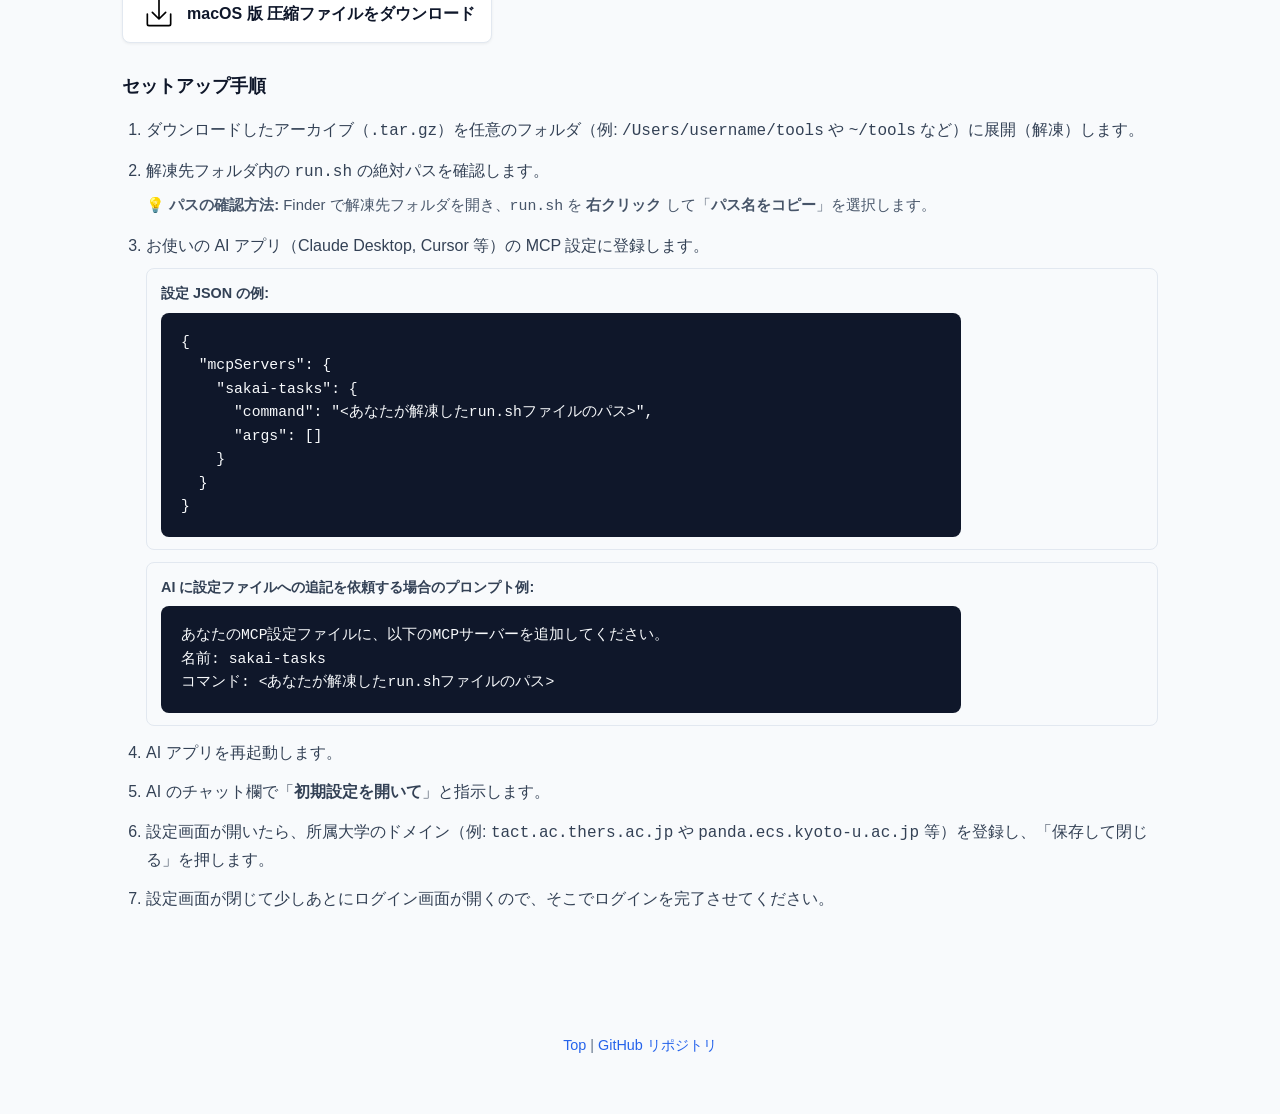
==== commit ae105a8a: "インストールガイドの修正" ====
--- a/docs/release/index.html
+++ b/docs/release/index.html
@@ -358,20 +358,41 @@
       <h3 style="font-size: 1.15rem; margin-top: 28px; margin-bottom: 12px; color: var(--text-main);">セットアップ手順</h3>
       <ol>
         <li>ダウンロードした ZIP ファイルを任意のフォルダ（例: <code>C:\tools</code> など）に解凍します。</li>
-        <li>お使いの AI アプリ（Claude Desktop, Cursor 等）の MCP 設定に、解凍先フォルダ内の <code>run.bat</code> のパスを登録します。
-          <p style="margin-top: 8px; font-size: 0.95rem; color: #475569;">
-            実行ファイルのパス例: <code>C:\tools\sakai-tasks-mcp-windows\run.bat</code>
+        <li>解凍先フォルダ内の <code>run.bat</code> の絶対パスを確認します。
+          <p style="margin-top: 6px; font-size: 0.93rem; color: #475569;">
+            💡 <strong>パスの確認方法:</strong> エクスプローラーで解凍先フォルダを開き、<code>run.bat</code> を <strong>右クリック</strong> して「<strong>パスのコピー</strong>」を選択すると、クリップボードに絶対パスがコピーされます。
           </p>
-          <div style="margin-top: 10px; background-color: #f8fafc; padding: 12px 14px;">
+        </li>
+        <li>お使いの AI アプリ（Claude Desktop, Cursor 等）の MCP 設定に登録します。
+          <div style="margin-top: 10px; background-color: #f8fafc; padding: 12px 14px; border: 1px solid var(--border-color); border-radius: 8px;">
+            <p style="font-size: 0.9rem; font-weight: 600; margin-bottom: 4px;">設定 JSON の例:</p>
+            <pre style="margin-top: 6px;"><code>{
+  "mcpServers": {
+    "sakai-tasks": {
+      "command": "cmd.exe",
+      "args": [
+        "/c",
+        "&lt;あなたが解凍したrun.batファイルのパス&gt;"
+      ]
+    }
+  }
+}</code></pre>
+            <p style="margin-top: 6px; font-size: 0.85rem; color: #64748b;">
+              ※ JSON 内ではパスのバックスラッシュ（<code>\</code>）を <code>\\</code> にエスケープしてください（例: <code>C:\\tools\\sakai-tasks-mcp-windows\\run.bat</code>）。
+            </p>
+          </div>
+          <div style="margin-top: 12px; background-color: #f8fafc; padding: 12px 14px; border: 1px solid var(--border-color); border-radius: 8px;">
             <p style="font-size: 0.9rem; font-weight: 600; margin-bottom: 4px;">AI に設定ファイルへの追記を依頼する場合のプロンプト例:</p>
             <pre style="margin-top: 6px;"><code>あなたのMCP設定ファイルに、以下のMCPサーバーを追加してください。
 名前: sakai-tasks
-コマンド: C:\tools\sakai-tasks-mcp-windows\run.bat</code></pre>
+コマンド: cmd.exe
+引数: ["/c", "&lt;あなたが解凍したrun.batファイルのパス&gt;"]</code></pre>
           </div>
         </li>
         <li>AI アプリを再起動します。</li>
         <li>AI のチャット欄で「<strong>初期設定を開いて</strong>」と指示します。</li>
         <li>設定画面が開いたら、所属大学のドメイン（例: <code>tact.ac.thers.ac.jp</code> や <code>panda.ecs.kyoto-u.ac.jp</code> 等）を登録し、「保存して閉じる」を押します。</li>
+        <li>設定画面が閉じて少しあとにログイン画面が開くので、そこでログインを完了させてください。</li>
       </ol>
     </section>
 
@@ -390,20 +411,34 @@
       <h3 style="font-size: 1.15rem; margin-top: 28px; margin-bottom: 12px; color: var(--text-main);">セットアップ手順</h3>
       <ol>
         <li>ダウンロードしたアーカイブ（<code>.tar.gz</code>）を任意のフォルダ（例: <code>/Users/username/tools</code> や <code>~/tools</code> など）に展開（解凍）します。</li>
-        <li>お使いの AI アプリ（Claude Desktop, Cursor 等）の MCP 設定に、解凍先フォルダ内の <code>run.sh</code> のパスを登録します。
-          <p style="margin-top: 8px; font-size: 0.95rem; color: #475569;">
-            実行ファイルのパス例: <code>/Users/username/tools/sakai-tasks-mcp-macos/run.sh</code>
+        <li>解凍先フォルダ内の <code>run.sh</code> の絶対パスを確認します。
+          <p style="margin-top: 6px; font-size: 0.93rem; color: #475569;">
+            💡 <strong>パスの確認方法:</strong> Finder で解凍先フォルダを開き、<code>run.sh</code> を <strong>右クリック</strong> して「<strong>パス名をコピー</strong>」を選択します。
           </p>
-          <div style="margin-top: 10px; background-color: #f8fafc; padding: 12px 14px;">
+        </li>
+        <li>お使いの AI アプリ（Claude Desktop, Cursor 等）の MCP 設定に登録します。
+          <div style="margin-top: 10px; background-color: #f8fafc; padding: 12px 14px; border: 1px solid var(--border-color); border-radius: 8px;">
+            <p style="font-size: 0.9rem; font-weight: 600; margin-bottom: 4px;">設定 JSON の例:</p>
+            <pre style="margin-top: 6px;"><code>{
+  "mcpServers": {
+    "sakai-tasks": {
+      "command": "&lt;あなたが解凍したrun.shファイルのパス&gt;",
+      "args": []
+    }
+  }
+}</code></pre>
+          </div>
+          <div style="margin-top: 12px; background-color: #f8fafc; padding: 12px 14px; border: 1px solid var(--border-color); border-radius: 8px;">
             <p style="font-size: 0.9rem; font-weight: 600; margin-bottom: 4px;">AI に設定ファイルへの追記を依頼する場合のプロンプト例:</p>
             <pre style="margin-top: 6px;"><code>あなたのMCP設定ファイルに、以下のMCPサーバーを追加してください。
 名前: sakai-tasks
-コマンド: /Users/username/tools/sakai-tasks-mcp-macos/run.sh</code></pre>
+コマンド: &lt;あなたが解凍したrun.shファイルのパス&gt;</code></pre>
           </div>
         </li>
         <li>AI アプリを再起動します。</li>
         <li>AI のチャット欄で「<strong>初期設定を開いて</strong>」と指示します。</li>
         <li>設定画面が開いたら、所属大学のドメイン（例: <code>tact.ac.thers.ac.jp</code> や <code>panda.ecs.kyoto-u.ac.jp</code> 等）を登録し、「保存して閉じる」を押します。</li>
+        <li>設定画面が閉じて少しあとにログイン画面が開くので、そこでログインを完了させてください。</li>
       </ol>
     </section>
 
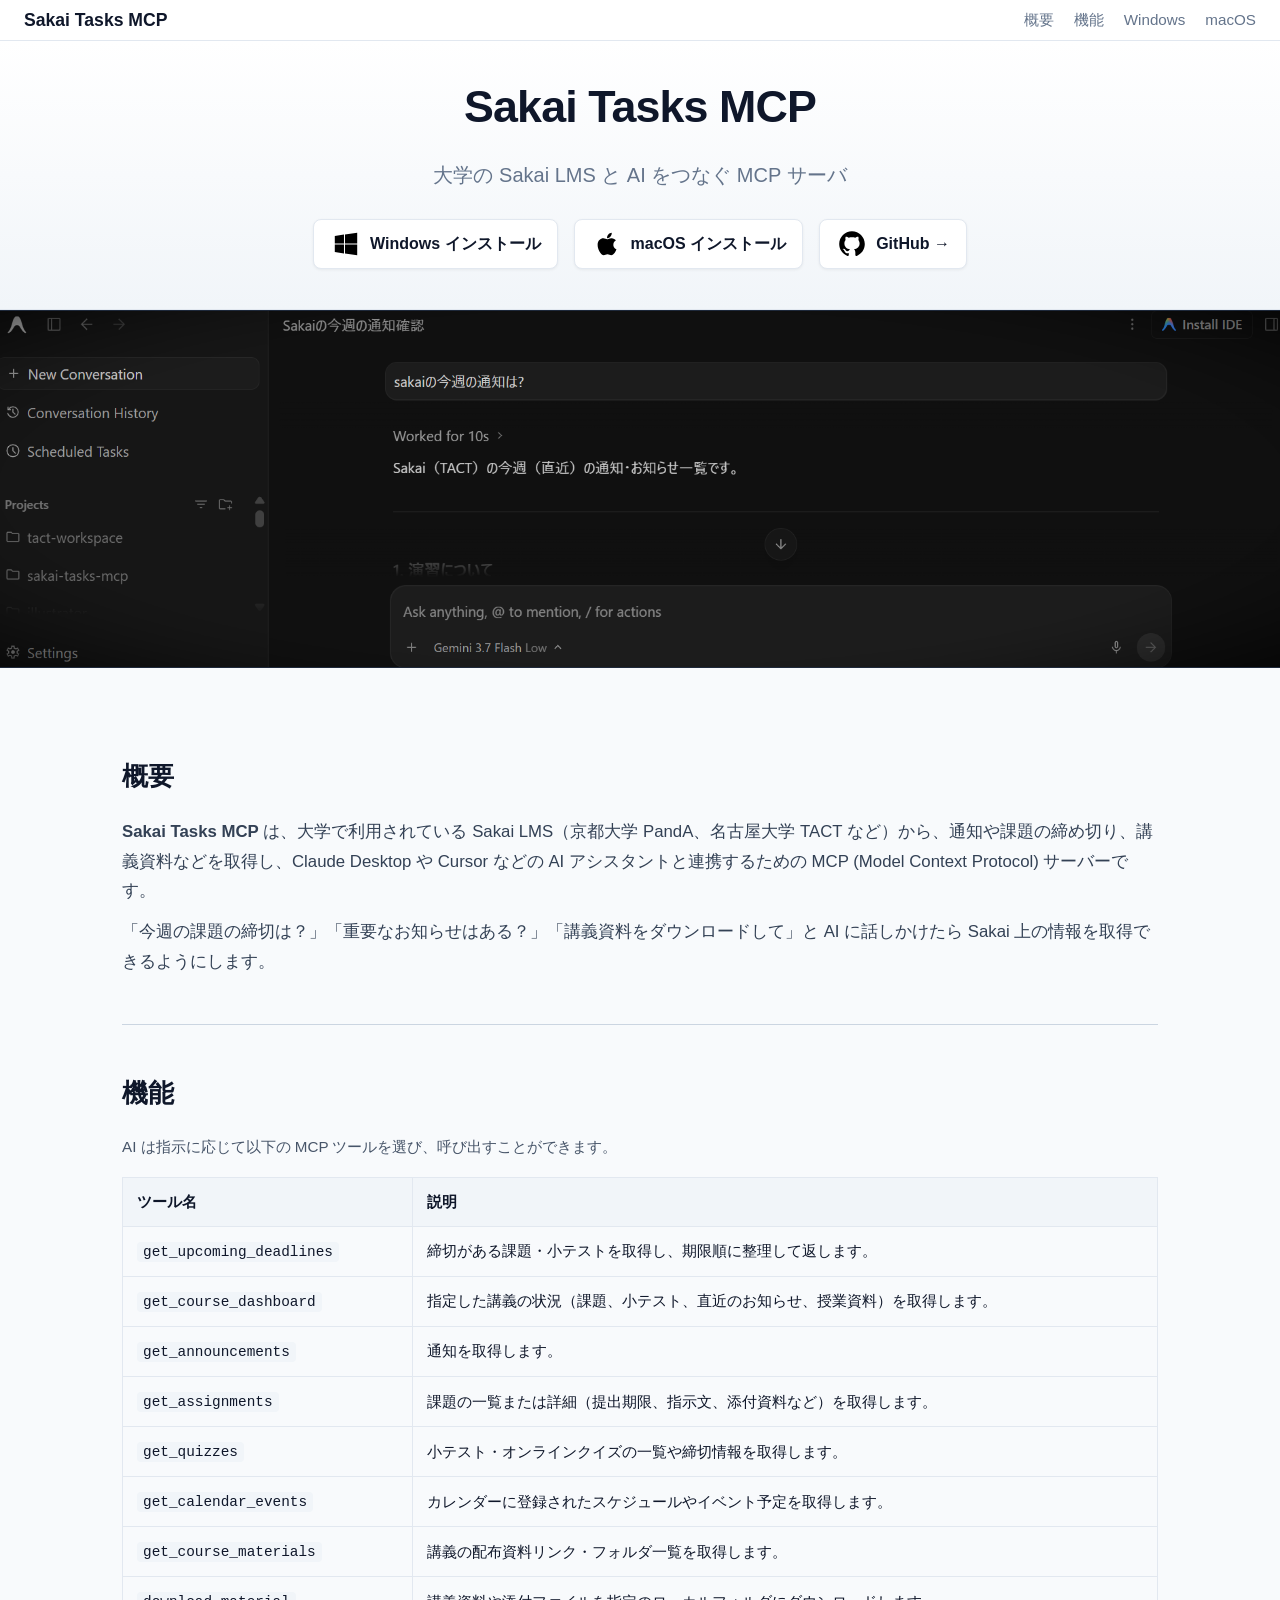
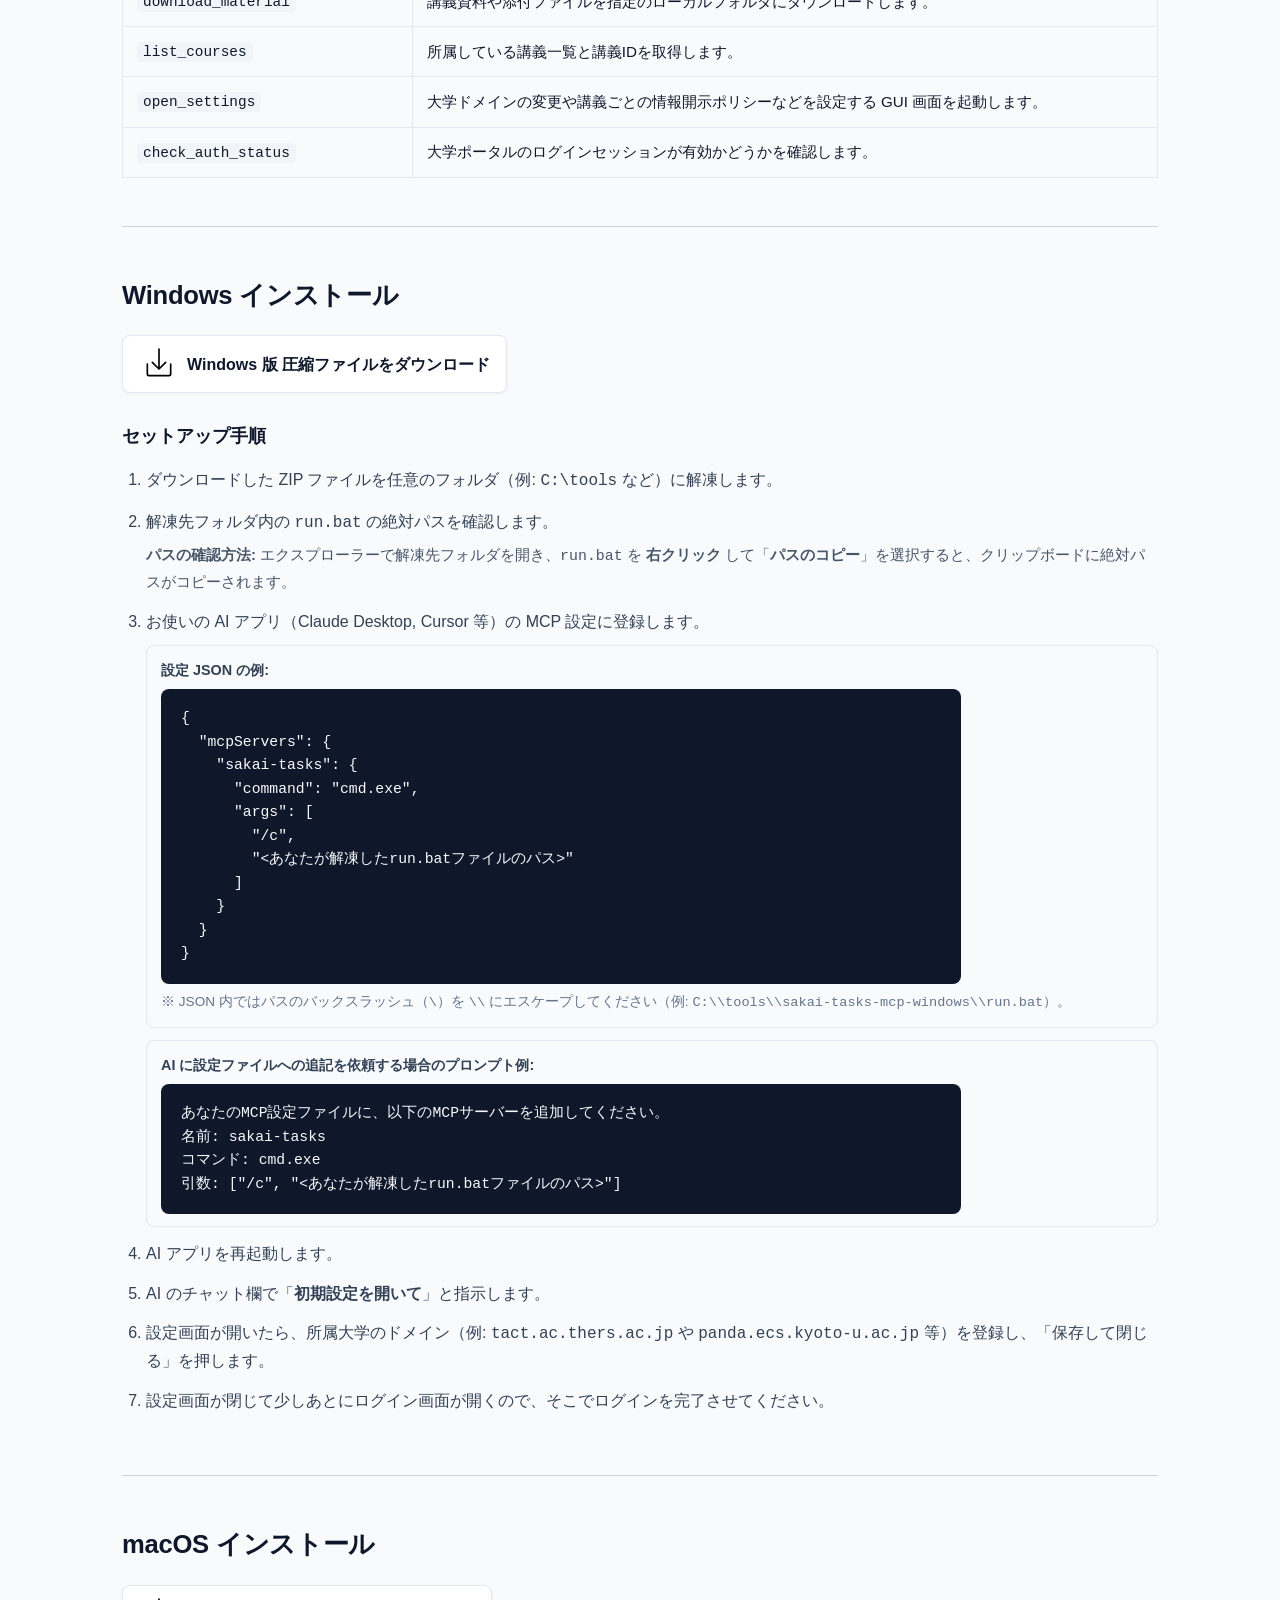
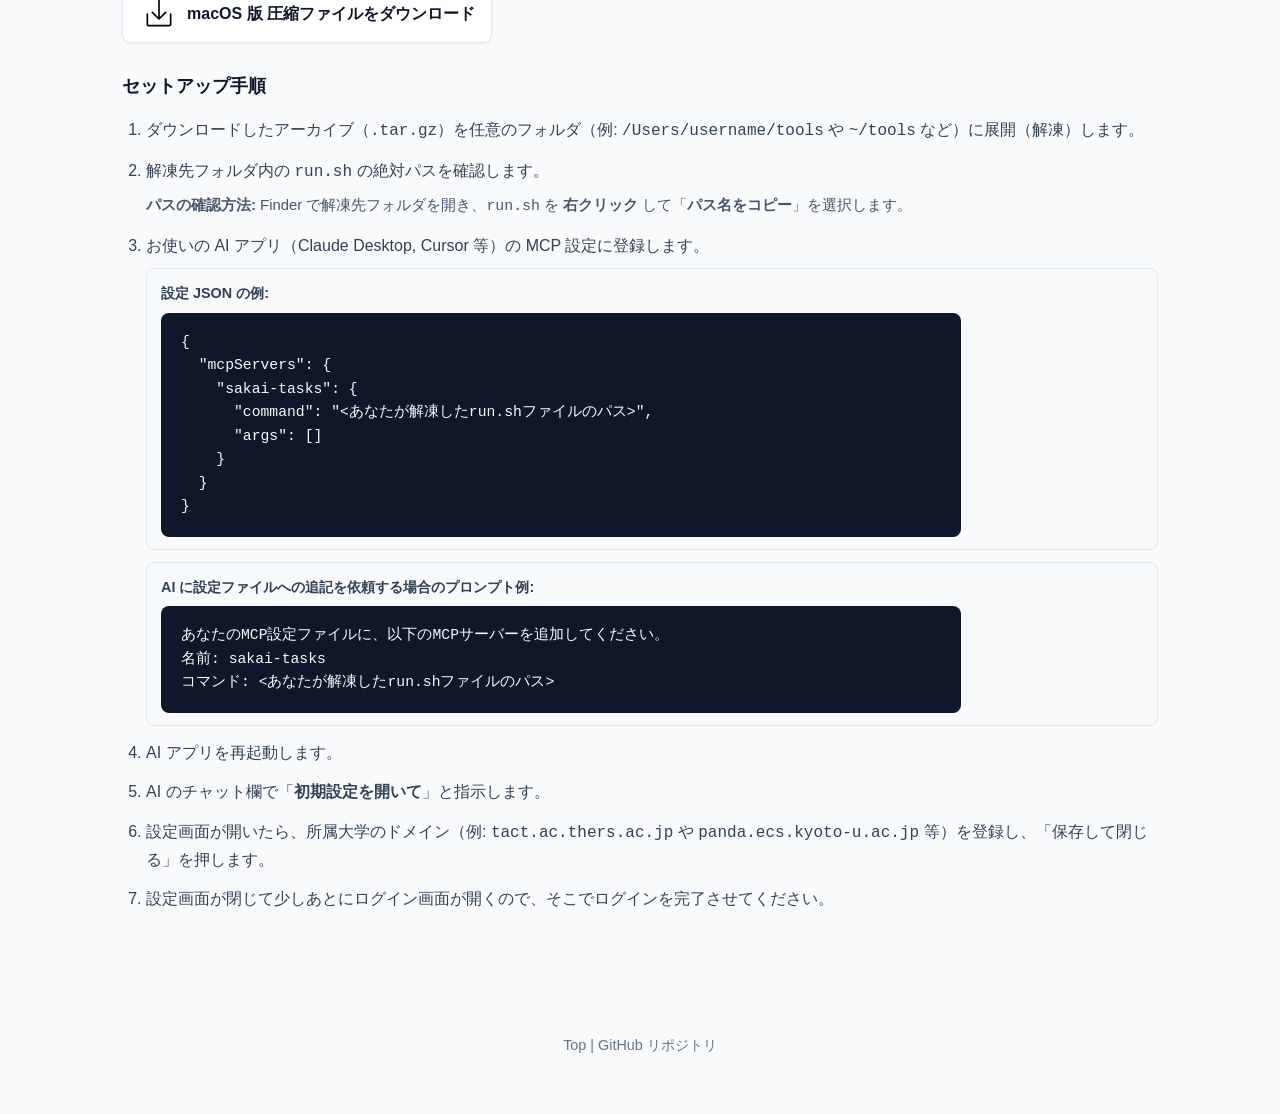
==== commit db8375fc: "リリースページ修正" ====
--- a/docs/release/index.html
+++ b/docs/release/index.html
@@ -3,6 +3,7 @@
 <head>
   <meta charset="UTF-8">
   <meta name="viewport" content="width=device-width, initial-scale=1.0">
+  <meta name="google-site-verification" content="P8H7LN5UeIwsCdqjV9kGxRyBirCUbFCtPNXTg5bKPg4" />
   <title>Sakai Tasks MCP - ダウンロード & インストールガイド</title>
   <style>
     :root {
@@ -74,7 +75,7 @@
       transition: color 0.15s ease;
     }
     .navbar .nav-links a:hover {
-      color: var(--primary-color);
+      color: var(--text-main);
     }
 
     /* ヒーローヘッダー (タイトル・ボタンブロック) */
@@ -225,8 +226,11 @@
       font-size: 0.9rem;
     }
     footer a {
-      color: var(--primary-color);
+      color: var(--text-muted);
       text-decoration: none;
+    }
+    footer a:hover {
+      color: var(--text-main);
     }
   </style>
 </head>
@@ -360,7 +364,7 @@
         <li>ダウンロードした ZIP ファイルを任意のフォルダ（例: <code>C:\tools</code> など）に解凍します。</li>
         <li>解凍先フォルダ内の <code>run.bat</code> の絶対パスを確認します。
           <p style="margin-top: 6px; font-size: 0.93rem; color: #475569;">
-            💡 <strong>パスの確認方法:</strong> エクスプローラーで解凍先フォルダを開き、<code>run.bat</code> を <strong>右クリック</strong> して「<strong>パスのコピー</strong>」を選択すると、クリップボードに絶対パスがコピーされます。
+             <strong>パスの確認方法:</strong> エクスプローラーで解凍先フォルダを開き、<code>run.bat</code> を <strong>右クリック</strong> して「<strong>パスのコピー</strong>」を選択すると、クリップボードに絶対パスがコピーされます。
           </p>
         </li>
         <li>お使いの AI アプリ（Claude Desktop, Cursor 等）の MCP 設定に登録します。
@@ -413,7 +417,7 @@
         <li>ダウンロードしたアーカイブ（<code>.tar.gz</code>）を任意のフォルダ（例: <code>/Users/username/tools</code> や <code>~/tools</code> など）に展開（解凍）します。</li>
         <li>解凍先フォルダ内の <code>run.sh</code> の絶対パスを確認します。
           <p style="margin-top: 6px; font-size: 0.93rem; color: #475569;">
-            💡 <strong>パスの確認方法:</strong> Finder で解凍先フォルダを開き、<code>run.sh</code> を <strong>右クリック</strong> して「<strong>パス名をコピー</strong>」を選択します。
+             <strong>パスの確認方法:</strong> Finder で解凍先フォルダを開き、<code>run.sh</code> を <strong>右クリック</strong> して「<strong>パス名をコピー</strong>」を選択します。
           </p>
         </li>
         <li>お使いの AI アプリ（Claude Desktop, Cursor 等）の MCP 設定に登録します。
